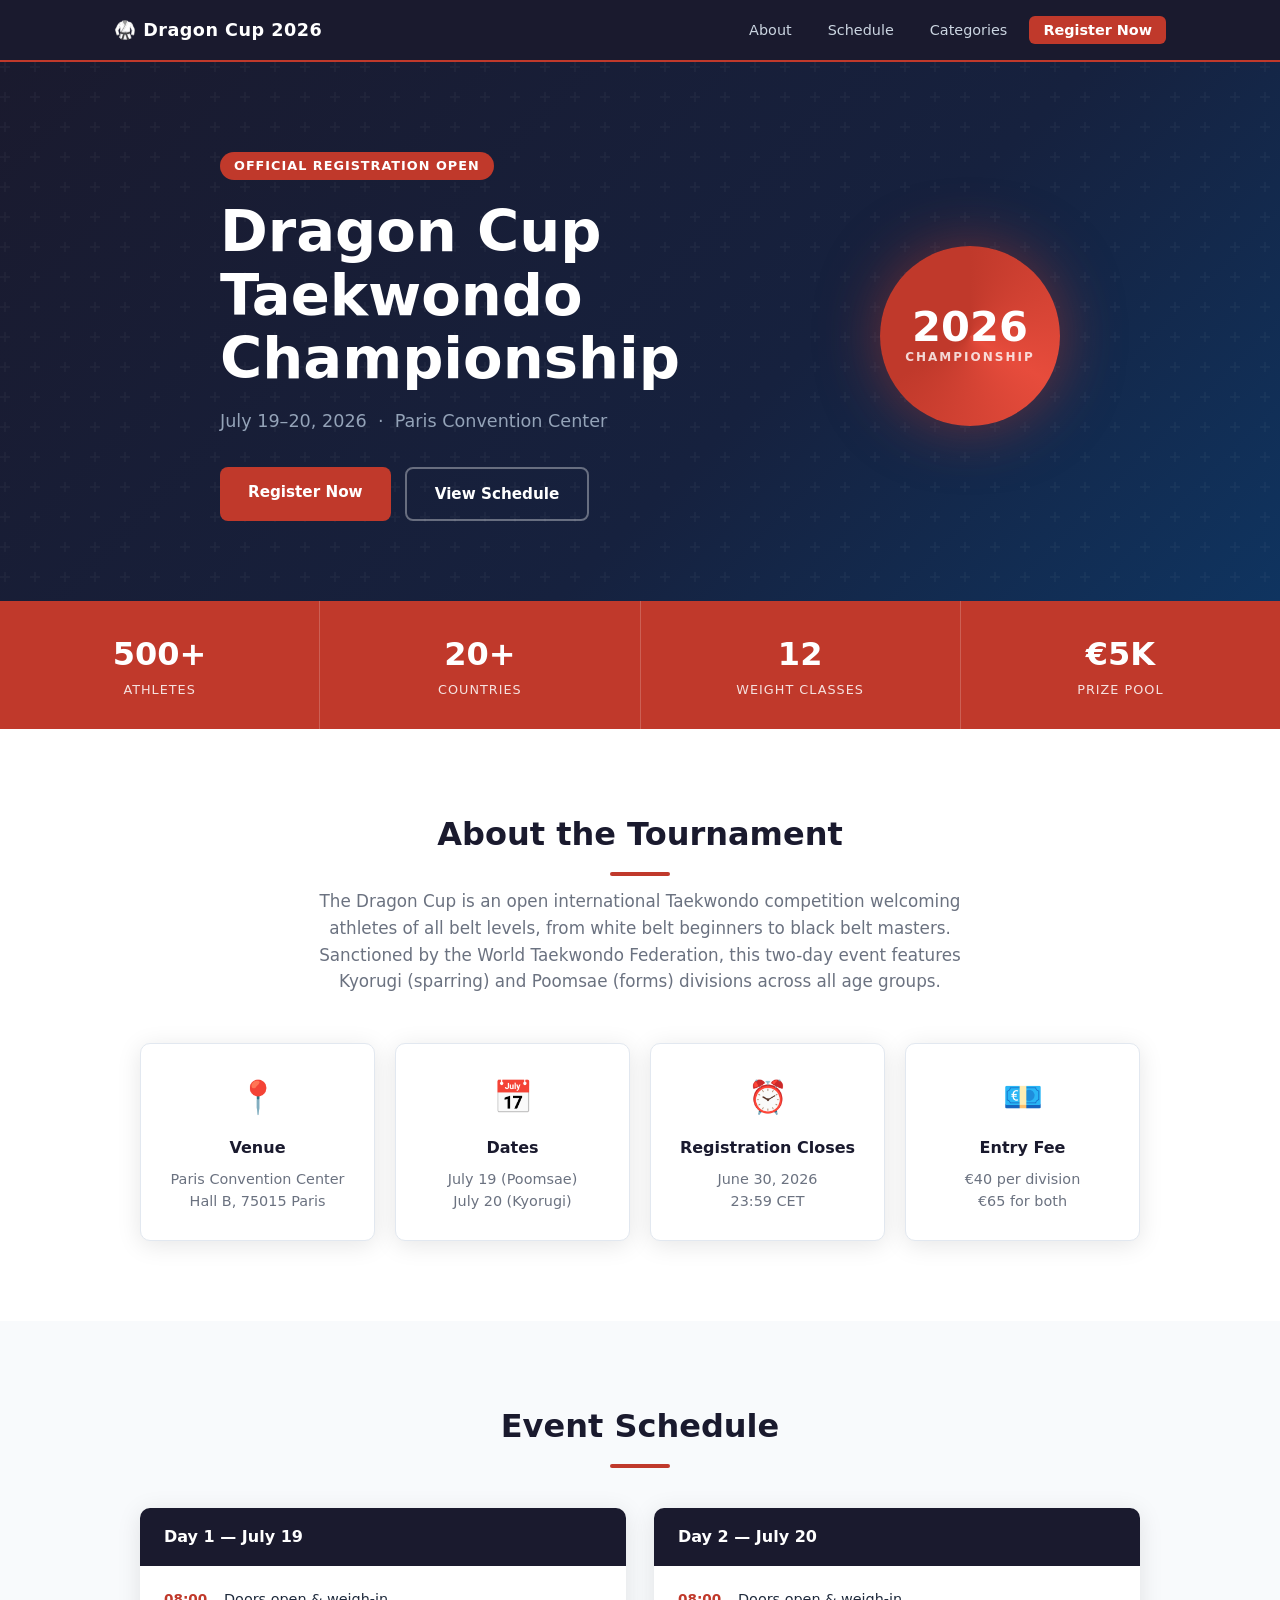
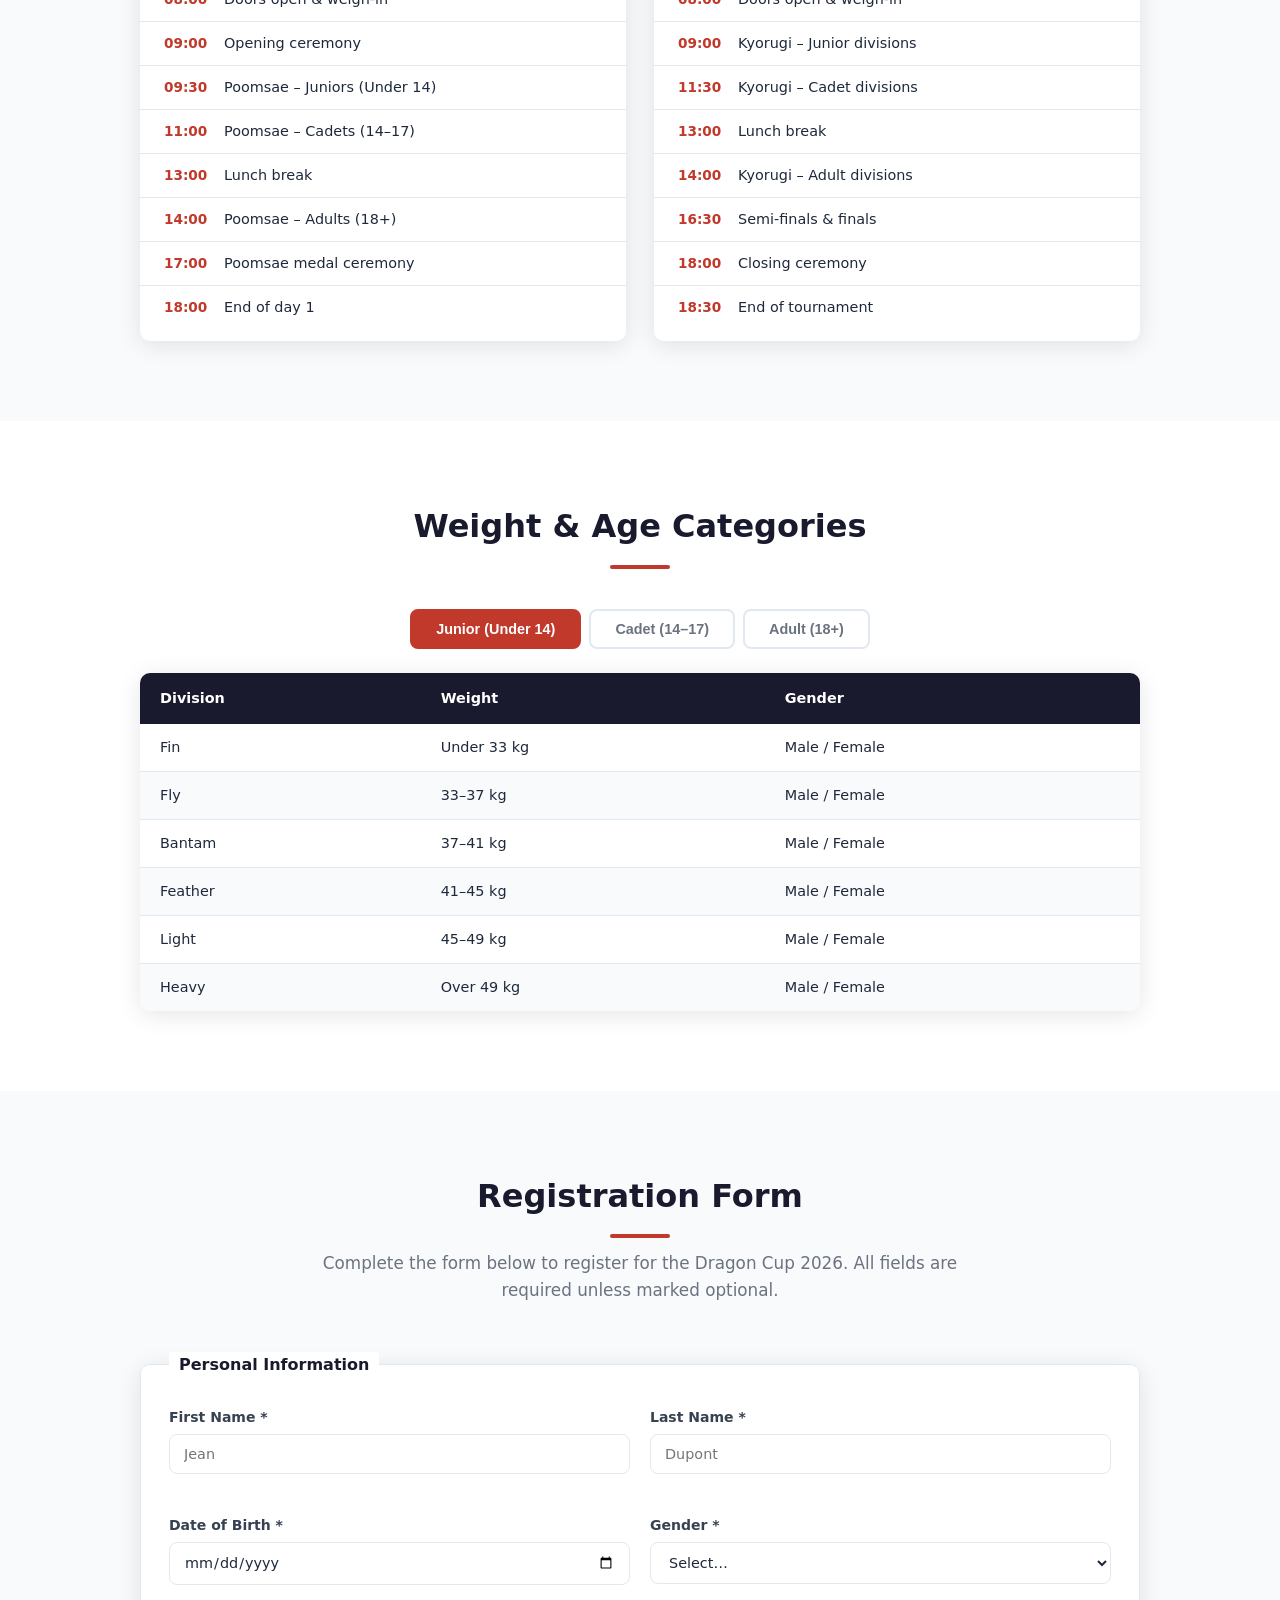
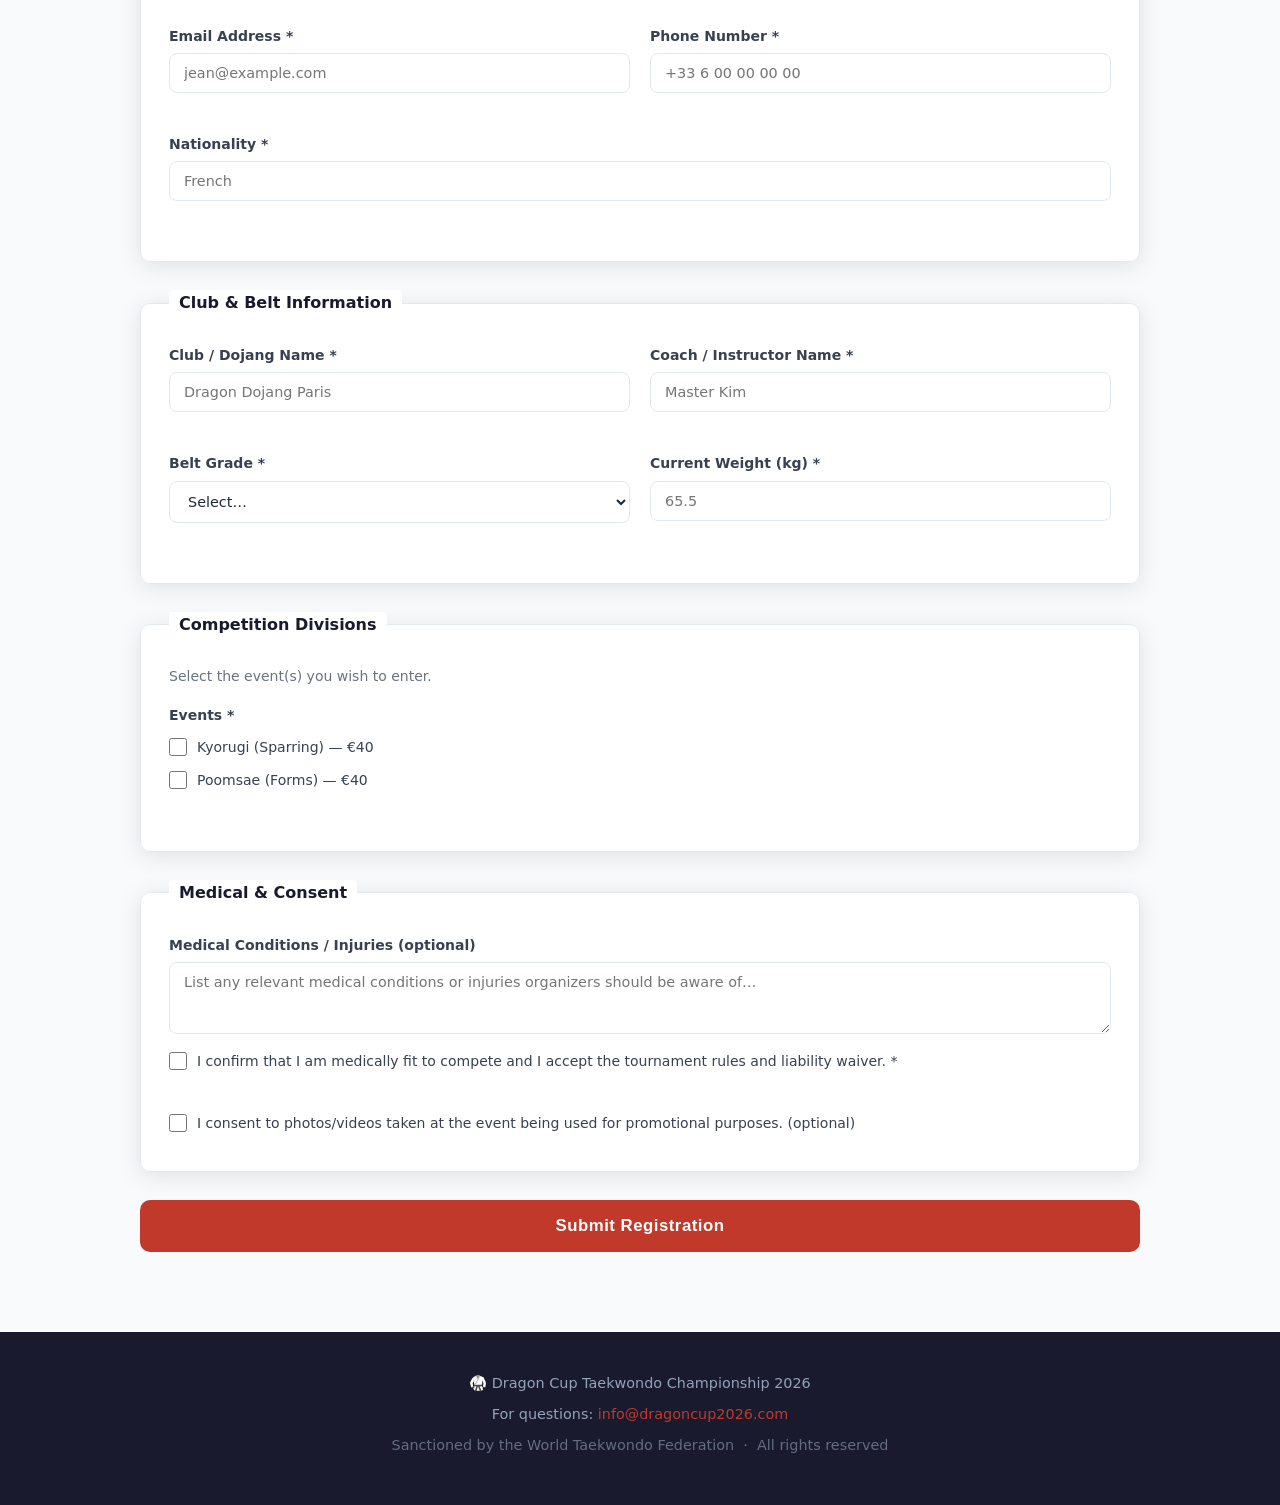
==== index.html @ 6b89f305 "Add Dragon Cup 2026 taekwondo competition registration website Three-file static site (HTML/CSS/JS) " ====
<!DOCTYPE html>
<html lang="en">
<head>
  <meta charset="UTF-8" />
  <meta name="viewport" content="width=device-width, initial-scale=1.0" />
  <title>Dragon Cup Taekwondo Championship 2026</title>
  <link rel="stylesheet" href="style.css" />
</head>
<body>

  <!-- NAV -->
  <nav class="navbar">
    <div class="nav-inner">
      <span class="nav-logo">🥋 Dragon Cup 2026</span>
      <ul class="nav-links">
        <li><a href="#about">About</a></li>
        <li><a href="#schedule">Schedule</a></li>
        <li><a href="#categories">Categories</a></li>
        <li><a href="#register" class="btn-nav">Register Now</a></li>
      </ul>
    </div>
  </nav>

  <!-- HERO -->
  <header class="hero">
    <div class="hero-content">
      <p class="hero-tag">Official Registration Open</p>
      <h1>Dragon Cup<br/>Taekwondo Championship</h1>
      <p class="hero-sub">July 19–20, 2026 &nbsp;·&nbsp; Paris Convention Center</p>
      <div class="hero-actions">
        <a href="#register" class="btn-primary">Register Now</a>
        <a href="#schedule" class="btn-outline">View Schedule</a>
      </div>
    </div>
    <div class="hero-badge">
      <div class="badge-circle">
        <span class="badge-num">2026</span>
        <span class="badge-label">Championship</span>
      </div>
    </div>
  </header>

  <!-- STATS -->
  <section class="stats-bar">
    <div class="stat"><span class="stat-num">500+</span><span class="stat-label">Athletes</span></div>
    <div class="stat"><span class="stat-num">20+</span><span class="stat-label">Countries</span></div>
    <div class="stat"><span class="stat-num">12</span><span class="stat-label">Weight Classes</span></div>
    <div class="stat"><span class="stat-num">€5K</span><span class="stat-label">Prize Pool</span></div>
  </section>

  <!-- ABOUT -->
  <section id="about" class="section">
    <div class="container">
      <h2 class="section-title">About the Tournament</h2>
      <p class="section-text">
        The Dragon Cup is an open international Taekwondo competition welcoming athletes of all belt levels,
        from white belt beginners to black belt masters. Sanctioned by the World Taekwondo Federation,
        this two-day event features Kyorugi (sparring) and Poomsae (forms) divisions across all age groups.
      </p>
      <div class="info-cards">
        <div class="info-card">
          <div class="info-icon">📍</div>
          <h3>Venue</h3>
          <p>Paris Convention Center<br/>Hall B, 75015 Paris</p>
        </div>
        <div class="info-card">
          <div class="info-icon">📅</div>
          <h3>Dates</h3>
          <p>July 19 (Poomsae)<br/>July 20 (Kyorugi)</p>
        </div>
        <div class="info-card">
          <div class="info-icon">⏰</div>
          <h3>Registration Closes</h3>
          <p>June 30, 2026<br/>23:59 CET</p>
        </div>
        <div class="info-card">
          <div class="info-icon">💶</div>
          <h3>Entry Fee</h3>
          <p>€40 per division<br/>€65 for both</p>
        </div>
      </div>
    </div>
  </section>

  <!-- SCHEDULE -->
  <section id="schedule" class="section section-alt">
    <div class="container">
      <h2 class="section-title">Event Schedule</h2>
      <div class="schedule-grid">
        <div class="schedule-day">
          <div class="day-header">Day 1 — July 19</div>
          <ul class="schedule-list">
            <li><span class="time">08:00</span> Doors open &amp; weigh-in</li>
            <li><span class="time">09:00</span> Opening ceremony</li>
            <li><span class="time">09:30</span> Poomsae – Juniors (Under 14)</li>
            <li><span class="time">11:00</span> Poomsae – Cadets (14–17)</li>
            <li><span class="time">13:00</span> Lunch break</li>
            <li><span class="time">14:00</span> Poomsae – Adults (18+)</li>
            <li><span class="time">17:00</span> Poomsae medal ceremony</li>
            <li><span class="time">18:00</span> End of day 1</li>
          </ul>
        </div>
        <div class="schedule-day">
          <div class="day-header">Day 2 — July 20</div>
          <ul class="schedule-list">
            <li><span class="time">08:00</span> Doors open &amp; weigh-in</li>
            <li><span class="time">09:00</span> Kyorugi – Junior divisions</li>
            <li><span class="time">11:30</span> Kyorugi – Cadet divisions</li>
            <li><span class="time">13:00</span> Lunch break</li>
            <li><span class="time">14:00</span> Kyorugi – Adult divisions</li>
            <li><span class="time">16:30</span> Semi-finals &amp; finals</li>
            <li><span class="time">18:00</span> Closing ceremony</li>
            <li><span class="time">18:30</span> End of tournament</li>
          </ul>
        </div>
      </div>
    </div>
  </section>

  <!-- CATEGORIES -->
  <section id="categories" class="section">
    <div class="container">
      <h2 class="section-title">Weight &amp; Age Categories</h2>
      <div class="cat-tabs">
        <button class="cat-tab active" data-tab="junior">Junior (Under 14)</button>
        <button class="cat-tab" data-tab="cadet">Cadet (14–17)</button>
        <button class="cat-tab" data-tab="adult">Adult (18+)</button>
      </div>
      <div id="junior" class="cat-content active">
        <table class="cat-table">
          <thead><tr><th>Division</th><th>Weight</th><th>Gender</th></tr></thead>
          <tbody>
            <tr><td>Fin</td><td>Under 33 kg</td><td>Male / Female</td></tr>
            <tr><td>Fly</td><td>33–37 kg</td><td>Male / Female</td></tr>
            <tr><td>Bantam</td><td>37–41 kg</td><td>Male / Female</td></tr>
            <tr><td>Feather</td><td>41–45 kg</td><td>Male / Female</td></tr>
            <tr><td>Light</td><td>45–49 kg</td><td>Male / Female</td></tr>
            <tr><td>Heavy</td><td>Over 49 kg</td><td>Male / Female</td></tr>
          </tbody>
        </table>
      </div>
      <div id="cadet" class="cat-content">
        <table class="cat-table">
          <thead><tr><th>Division</th><th>Weight</th><th>Gender</th></tr></thead>
          <tbody>
            <tr><td>Fin</td><td>Under 45 kg</td><td>Male / Female</td></tr>
            <tr><td>Fly</td><td>45–51 kg</td><td>Male / Female</td></tr>
            <tr><td>Bantam</td><td>51–55 kg</td><td>Male / Female</td></tr>
            <tr><td>Feather</td><td>55–59 kg</td><td>Male / Female</td></tr>
            <tr><td>Light</td><td>59–63 kg</td><td>Male / Female</td></tr>
            <tr><td>Heavy</td><td>Over 63 kg</td><td>Male / Female</td></tr>
          </tbody>
        </table>
      </div>
      <div id="adult" class="cat-content">
        <table class="cat-table">
          <thead><tr><th>Division</th><th>Weight</th><th>Gender</th></tr></thead>
          <tbody>
            <tr><td>Fin</td><td>Under 54 kg</td><td>Male / Female</td></tr>
            <tr><td>Fly</td><td>54–58 kg</td><td>Male / Female</td></tr>
            <tr><td>Bantam</td><td>58–63 kg</td><td>Male / Female</td></tr>
            <tr><td>Feather</td><td>63–68 kg</td><td>Male / Female</td></tr>
            <tr><td>Light</td><td>68–74 kg</td><td>Male / Female</td></tr>
            <tr><td>Welter</td><td>74–80 kg</td><td>Male / Female</td></tr>
            <tr><td>Middle</td><td>80–87 kg</td><td>Male / Female</td></tr>
            <tr><td>Heavy</td><td>Over 87 kg</td><td>Male / Female</td></tr>
          </tbody>
        </table>
      </div>
    </div>
  </section>

  <!-- REGISTRATION FORM -->
  <section id="register" class="section section-alt">
    <div class="container">
      <h2 class="section-title">Registration Form</h2>
      <p class="section-text">Complete the form below to register for the Dragon Cup 2026. All fields are required unless marked optional.</p>
      <form id="regForm" class="reg-form" novalidate>

        <fieldset>
          <legend>Personal Information</legend>
          <div class="form-row">
            <div class="form-group">
              <label for="firstName">First Name *</label>
              <input type="text" id="firstName" name="firstName" placeholder="Jean" required />
              <span class="error-msg"></span>
            </div>
            <div class="form-group">
              <label for="lastName">Last Name *</label>
              <input type="text" id="lastName" name="lastName" placeholder="Dupont" required />
              <span class="error-msg"></span>
            </div>
          </div>
          <div class="form-row">
            <div class="form-group">
              <label for="dob">Date of Birth *</label>
              <input type="date" id="dob" name="dob" required />
              <span class="error-msg"></span>
            </div>
            <div class="form-group">
              <label for="gender">Gender *</label>
              <select id="gender" name="gender" required>
                <option value="">Select…</option>
                <option value="male">Male</option>
                <option value="female">Female</option>
              </select>
              <span class="error-msg"></span>
            </div>
          </div>
          <div class="form-row">
            <div class="form-group">
              <label for="email">Email Address *</label>
              <input type="email" id="email" name="email" placeholder="jean@example.com" required />
              <span class="error-msg"></span>
            </div>
            <div class="form-group">
              <label for="phone">Phone Number *</label>
              <input type="tel" id="phone" name="phone" placeholder="+33 6 00 00 00 00" required />
              <span class="error-msg"></span>
            </div>
          </div>
          <div class="form-row">
            <div class="form-group full">
              <label for="nationality">Nationality *</label>
              <input type="text" id="nationality" name="nationality" placeholder="French" required />
              <span class="error-msg"></span>
            </div>
          </div>
        </fieldset>

        <fieldset>
          <legend>Club &amp; Belt Information</legend>
          <div class="form-row">
            <div class="form-group">
              <label for="club">Club / Dojang Name *</label>
              <input type="text" id="club" name="club" placeholder="Dragon Dojang Paris" required />
              <span class="error-msg"></span>
            </div>
            <div class="form-group">
              <label for="coach">Coach / Instructor Name *</label>
              <input type="text" id="coach" name="coach" placeholder="Master Kim" required />
              <span class="error-msg"></span>
            </div>
          </div>
          <div class="form-row">
            <div class="form-group">
              <label for="belt">Belt Grade *</label>
              <select id="belt" name="belt" required>
                <option value="">Select…</option>
                <optgroup label="Color Belts">
                  <option value="white">White</option>
                  <option value="yellow">Yellow</option>
                  <option value="orange">Orange</option>
                  <option value="green">Green</option>
                  <option value="blue">Blue</option>
                  <option value="red">Red</option>
                  <option value="brown">Brown</option>
                </optgroup>
                <optgroup label="Black Belts">
                  <option value="1dan">1st Dan</option>
                  <option value="2dan">2nd Dan</option>
                  <option value="3dan">3rd Dan</option>
                  <option value="4dan+">4th Dan and above</option>
                </optgroup>
              </select>
              <span class="error-msg"></span>
            </div>
            <div class="form-group">
              <label for="weight">Current Weight (kg) *</label>
              <input type="number" id="weight" name="weight" min="20" max="200" step="0.1" placeholder="65.5" required />
              <span class="error-msg"></span>
            </div>
          </div>
        </fieldset>

        <fieldset>
          <legend>Competition Divisions</legend>
          <p class="fieldset-note">Select the event(s) you wish to enter.</p>
          <div class="form-row">
            <div class="form-group full">
              <label>Events *</label>
              <div class="checkbox-group">
                <label class="checkbox-label">
                  <input type="checkbox" name="events" value="kyorugi" />
                  <span>Kyorugi (Sparring) — €40</span>
                </label>
                <label class="checkbox-label">
                  <input type="checkbox" name="events" value="poomsae" />
                  <span>Poomsae (Forms) — €40</span>
                </label>
              </div>
              <span class="error-msg" id="eventsError"></span>
            </div>
          </div>
          <div class="form-row" id="weightClassRow" style="display:none">
            <div class="form-group full">
              <label for="weightClass">Weight Class (Kyorugi) *</label>
              <select id="weightClass" name="weightClass">
                <option value="">Select weight class…</option>
                <option value="fin">Fin</option>
                <option value="fly">Fly</option>
                <option value="bantam">Bantam</option>
                <option value="feather">Feather</option>
                <option value="light">Light</option>
                <option value="welter">Welter</option>
                <option value="middle">Middle</option>
                <option value="heavy">Heavy</option>
              </select>
              <span class="error-msg"></span>
            </div>
          </div>
        </fieldset>

        <fieldset>
          <legend>Medical &amp; Consent</legend>
          <div class="form-row">
            <div class="form-group full">
              <label for="medical">Medical Conditions / Injuries (optional)</label>
              <textarea id="medical" name="medical" rows="3" placeholder="List any relevant medical conditions or injuries organizers should be aware of…"></textarea>
            </div>
          </div>
          <div class="form-row">
            <div class="form-group full">
              <label class="checkbox-label">
                <input type="checkbox" id="consent" name="consent" required />
                <span>I confirm that I am medically fit to compete and I accept the tournament rules and liability waiver. *</span>
              </label>
              <span class="error-msg" id="consentError"></span>
            </div>
          </div>
          <div class="form-row">
            <div class="form-group full">
              <label class="checkbox-label">
                <input type="checkbox" id="photoConsent" name="photoConsent" />
                <span>I consent to photos/videos taken at the event being used for promotional purposes. (optional)</span>
              </label>
            </div>
          </div>
        </fieldset>

        <!-- Fee summary -->
        <div class="fee-summary" id="feeSummary" style="display:none">
          <h3>Registration Fee Summary</h3>
          <div id="feeBreakdown"></div>
          <div class="fee-total" id="feeTotal"></div>
        </div>

        <button type="submit" class="btn-submit">Submit Registration</button>
      </form>

      <!-- Success message -->
      <div id="successMsg" class="success-msg" style="display:none">
        <div class="success-icon">✅</div>
        <h3>Registration Received!</h3>
        <p>Thank you! Your registration has been submitted. You will receive a confirmation email within 24 hours at the address provided.</p>
        <p>Your reference number: <strong id="refNumber"></strong></p>
        <button class="btn-primary" onclick="resetForm()">Register Another Athlete</button>
      </div>
    </div>
  </section>

  <!-- FOOTER -->
  <footer class="footer">
    <div class="container">
      <p>🥋 Dragon Cup Taekwondo Championship 2026</p>
      <p>For questions: <a href="mailto:info@dragoncup2026.com">info@dragoncup2026.com</a></p>
      <p class="footer-small">Sanctioned by the World Taekwondo Federation &nbsp;·&nbsp; All rights reserved</p>
    </div>
  </footer>

  <script src="app.js"></script>
</body>
</html>
---- style.css ----
/* ===== RESET & BASE ===== */
*, *::before, *::after { box-sizing: border-box; margin: 0; padding: 0; }

:root {
  --red:    #c0392b;
  --red-dk: #96281b;
  --red-lt: #f9e5e3;
  --dark:   #1a1a2e;
  --mid:    #16213e;
  --gray:   #6b7280;
  --light:  #f8fafc;
  --white:  #ffffff;
  --border: #e2e8f0;
  --radius: 10px;
  --shadow: 0 4px 24px rgba(0,0,0,.10);
}

html { scroll-behavior: smooth; }
body { font-family: 'Segoe UI', system-ui, sans-serif; color: #1e293b; background: var(--white); line-height: 1.6; }

a { color: inherit; text-decoration: none; }

/* ===== NAVBAR ===== */
.navbar {
  position: sticky; top: 0; z-index: 100;
  background: var(--dark); backdrop-filter: blur(8px);
  border-bottom: 2px solid var(--red);
}
.nav-inner {
  max-width: 1100px; margin: 0 auto;
  padding: 0 24px;
  display: flex; align-items: center; justify-content: space-between;
  height: 60px;
}
.nav-logo { color: var(--white); font-size: 1.1rem; font-weight: 700; letter-spacing: .5px; }
.nav-links { list-style: none; display: flex; gap: 8px; align-items: center; }
.nav-links a { color: #cbd5e1; padding: 6px 14px; border-radius: 6px; font-size: .9rem; transition: all .2s; }
.nav-links a:hover { color: var(--white); background: rgba(255,255,255,.08); }
.btn-nav {
  background: var(--red) !important; color: var(--white) !important;
  font-weight: 600; border-radius: 6px !important;
}
.btn-nav:hover { background: var(--red-dk) !important; }

/* ===== HERO ===== */
.hero {
  background: linear-gradient(135deg, var(--dark) 0%, var(--mid) 60%, #0f3460 100%);
  color: var(--white);
  padding: 90px 24px 80px;
  display: flex; align-items: center; justify-content: center; gap: 60px;
  min-height: 480px;
  position: relative; overflow: hidden;
}
.hero::before {
  content: '';
  position: absolute; inset: 0;
  background: url("data:image/svg+xml,%3Csvg width='60' height='60' viewBox='0 0 60 60' xmlns='http://www.w3.org/2000/svg'%3E%3Cg fill='none' fill-rule='evenodd'%3E%3Cg fill='%23ffffff' fill-opacity='0.03'%3E%3Cpath d='M36 34v-4h-2v4h-4v2h4v4h2v-4h4v-2h-4zm0-30V0h-2v4h-4v2h4v4h2V6h4V4h-4zM6 34v-4H4v4H0v2h4v4h2v-4h4v-2H6zM6 4V0H4v4H0v2h4v4h2V6h4V4H6z'/%3E%3C/g%3E%3C/g%3E%3C/svg%3E");
}
.hero-content { position: relative; max-width: 600px; }
.hero-tag {
  display: inline-block;
  background: var(--red); color: var(--white);
  font-size: .8rem; font-weight: 700; letter-spacing: 1px; text-transform: uppercase;
  padding: 4px 14px; border-radius: 20px; margin-bottom: 20px;
}
.hero h1 { font-size: clamp(2.2rem, 5vw, 3.6rem); font-weight: 900; line-height: 1.1; margin-bottom: 16px; }
.hero-sub { font-size: 1.1rem; color: #94a3b8; margin-bottom: 32px; }
.hero-actions { display: flex; gap: 14px; flex-wrap: wrap; }

.btn-primary {
  background: var(--red); color: var(--white);
  padding: 13px 28px; border-radius: 8px; font-weight: 700; font-size: .95rem;
  border: none; cursor: pointer; display: inline-block; transition: background .2s, transform .1s;
}
.btn-primary:hover { background: var(--red-dk); transform: translateY(-1px); }

.btn-outline {
  background: transparent; color: var(--white);
  padding: 13px 28px; border-radius: 8px; font-weight: 600; font-size: .95rem;
  border: 2px solid rgba(255,255,255,.35); display: inline-block; transition: all .2s;
}
.btn-outline:hover { border-color: var(--white); background: rgba(255,255,255,.08); }

.hero-badge { position: relative; }
.badge-circle {
  width: 180px; height: 180px; border-radius: 50%;
  background: conic-gradient(from 0deg, var(--red), #e74c3c, #c0392b, var(--red));
  display: flex; flex-direction: column; align-items: center; justify-content: center;
  box-shadow: 0 0 60px rgba(192,57,43,.5);
}
.badge-num { font-size: 2.6rem; font-weight: 900; color: var(--white); line-height: 1; }
.badge-label { font-size: .75rem; font-weight: 700; color: rgba(255,255,255,.8); letter-spacing: 2px; text-transform: uppercase; }

/* ===== STATS BAR ===== */
.stats-bar {
  background: var(--red); color: var(--white);
  display: flex; justify-content: center; flex-wrap: wrap; gap: 0;
}
.stat {
  flex: 1; min-width: 140px;
  display: flex; flex-direction: column; align-items: center; justify-content: center;
  padding: 28px 20px;
  border-right: 1px solid rgba(255,255,255,.2);
}
.stat:last-child { border-right: none; }
.stat-num { font-size: 2rem; font-weight: 900; }
.stat-label { font-size: .8rem; text-transform: uppercase; letter-spacing: 1px; opacity: .85; }

/* ===== SECTIONS ===== */
.section { padding: 80px 24px; }
.section-alt { background: var(--light); }
.container { max-width: 1000px; margin: 0 auto; }

.section-title {
  font-size: 2rem; font-weight: 800; color: var(--dark);
  text-align: center; margin-bottom: 12px;
  position: relative; padding-bottom: 16px;
}
.section-title::after {
  content: '';
  position: absolute; bottom: 0; left: 50%; transform: translateX(-50%);
  width: 60px; height: 4px; background: var(--red); border-radius: 2px;
}
.section-text { text-align: center; color: var(--gray); max-width: 680px; margin: 0 auto 48px; font-size: 1.05rem; }

/* ===== INFO CARDS ===== */
.info-cards { display: grid; grid-template-columns: repeat(auto-fit, minmax(200px, 1fr)); gap: 20px; margin-top: 40px; }
.info-card {
  background: var(--white); border-radius: var(--radius);
  padding: 28px 24px; text-align: center;
  box-shadow: var(--shadow); border: 1px solid var(--border);
  transition: transform .2s;
}
.info-card:hover { transform: translateY(-4px); }
.info-icon { font-size: 2rem; margin-bottom: 12px; }
.info-card h3 { font-size: 1rem; font-weight: 700; color: var(--dark); margin-bottom: 8px; }
.info-card p { font-size: .9rem; color: var(--gray); line-height: 1.5; }

/* ===== SCHEDULE ===== */
.schedule-grid { display: grid; grid-template-columns: 1fr 1fr; gap: 28px; margin-top: 40px; }
@media (max-width: 640px) { .schedule-grid { grid-template-columns: 1fr; } }

.schedule-day { background: var(--white); border-radius: var(--radius); overflow: hidden; box-shadow: var(--shadow); }
.day-header { background: var(--dark); color: var(--white); padding: 16px 24px; font-weight: 700; font-size: 1rem; }
.schedule-list { list-style: none; padding: 12px 0; }
.schedule-list li {
  display: flex; align-items: baseline; gap: 14px;
  padding: 10px 24px; font-size: .9rem; border-bottom: 1px solid var(--border);
}
.schedule-list li:last-child { border-bottom: none; }
.time { min-width: 46px; font-weight: 700; color: var(--red); font-size: .85rem; }

/* ===== CATEGORIES ===== */
.cat-tabs { display: flex; justify-content: center; gap: 8px; margin: 40px 0 0; flex-wrap: wrap; }
.cat-tab {
  padding: 10px 24px; border-radius: 8px; font-weight: 600; font-size: .9rem;
  border: 2px solid var(--border); background: var(--white); cursor: pointer;
  color: var(--gray); transition: all .2s;
}
.cat-tab:hover, .cat-tab.active {
  background: var(--red); color: var(--white); border-color: var(--red);
}

.cat-content { display: none; margin-top: 24px; }
.cat-content.active { display: block; }

.cat-table { width: 100%; border-collapse: collapse; border-radius: var(--radius); overflow: hidden; box-shadow: var(--shadow); }
.cat-table th { background: var(--dark); color: var(--white); padding: 14px 20px; text-align: left; font-size: .9rem; }
.cat-table td { padding: 12px 20px; font-size: .9rem; border-bottom: 1px solid var(--border); }
.cat-table tr:last-child td { border-bottom: none; }
.cat-table tr:nth-child(even) td { background: #f8fafc; }
.cat-table tr:hover td { background: var(--red-lt); }

/* ===== FORM ===== */
.reg-form { margin-top: 40px; }
fieldset {
  border: 1px solid var(--border); border-radius: var(--radius);
  padding: 28px 28px 20px; margin-bottom: 28px;
  background: var(--white); box-shadow: var(--shadow);
}
legend {
  font-weight: 700; font-size: 1rem; color: var(--dark);
  padding: 0 10px; background: var(--white);
  border-radius: 4px;
}
.fieldset-note { font-size: .875rem; color: var(--gray); margin-bottom: 16px; }

.form-row { display: flex; gap: 20px; margin-bottom: 16px; flex-wrap: wrap; }
.form-group { flex: 1; min-width: 200px; display: flex; flex-direction: column; gap: 6px; }
.form-group.full { flex: 0 0 100%; }

label { font-size: .875rem; font-weight: 600; color: #374151; }

input[type="text"],
input[type="email"],
input[type="tel"],
input[type="date"],
input[type="number"],
select,
textarea {
  padding: 11px 14px; border: 1.5px solid var(--border); border-radius: 8px;
  font-size: .9rem; font-family: inherit; color: #1e293b;
  transition: border-color .2s, box-shadow .2s;
  background: var(--white);
}
input:focus, select:focus, textarea:focus {
  outline: none; border-color: var(--red);
  box-shadow: 0 0 0 3px rgba(192,57,43,.12);
}
input.invalid, select.invalid, textarea.invalid {
  border-color: #e74c3c;
  box-shadow: 0 0 0 3px rgba(231,76,60,.1);
}
textarea { resize: vertical; }

.error-msg { font-size: .8rem; color: #e74c3c; min-height: 18px; }

.checkbox-group { display: flex; flex-direction: column; gap: 10px; margin-top: 4px; }
.checkbox-label { display: flex; align-items: flex-start; gap: 10px; cursor: pointer; font-weight: 400; }
.checkbox-label input[type="checkbox"] {
  width: 18px; height: 18px; flex-shrink: 0; margin-top: 2px;
  accent-color: var(--red); cursor: pointer;
  border: none; padding: 0; border-radius: 0; box-shadow: none;
}

/* ===== FEE SUMMARY ===== */
.fee-summary {
  background: var(--dark); color: var(--white);
  border-radius: var(--radius); padding: 24px 28px; margin-bottom: 28px;
}
.fee-summary h3 { font-size: 1rem; margin-bottom: 12px; color: #94a3b8; text-transform: uppercase; letter-spacing: .5px; }
#feeBreakdown { display: flex; flex-direction: column; gap: 8px; }
.fee-line { display: flex; justify-content: space-between; font-size: .9rem; color: #cbd5e1; }
.fee-total { display: flex; justify-content: space-between; font-weight: 800; font-size: 1.1rem; color: var(--white); border-top: 1px solid rgba(255,255,255,.2); margin-top: 12px; padding-top: 12px; }

.btn-submit {
  width: 100%; padding: 16px; border-radius: 10px;
  background: var(--red); color: var(--white);
  font-size: 1.05rem; font-weight: 800; border: none; cursor: pointer;
  letter-spacing: .5px; transition: background .2s, transform .1s;
}
.btn-submit:hover { background: var(--red-dk); transform: translateY(-2px); }
.btn-submit:active { transform: translateY(0); }

/* ===== SUCCESS ===== */
.success-msg {
  text-align: center; padding: 60px 24px;
  background: var(--white); border-radius: var(--radius);
  box-shadow: var(--shadow); margin-top: 40px;
}
.success-icon { font-size: 3.5rem; margin-bottom: 16px; }
.success-msg h3 { font-size: 1.6rem; font-weight: 800; color: var(--dark); margin-bottom: 12px; }
.success-msg p { color: var(--gray); margin-bottom: 8px; }
.success-msg strong { color: var(--dark); font-size: 1.1rem; }
.success-msg .btn-primary { margin-top: 24px; display: inline-block; border: none; }

/* ===== FOOTER ===== */
.footer {
  background: var(--dark); color: #94a3b8;
  text-align: center; padding: 40px 24px;
}
.footer p { margin-bottom: 8px; font-size: .9rem; }
.footer a { color: var(--red); }
.footer a:hover { text-decoration: underline; }
.footer-small { font-size: .78rem; opacity: .6; margin-top: 8px; }

/* ===== RESPONSIVE ===== */
@media (max-width: 768px) {
  .hero { flex-direction: column; text-align: center; padding: 60px 24px; gap: 40px; }
  .hero-actions { justify-content: center; }
  .badge-circle { width: 130px; height: 130px; }
  .badge-num { font-size: 1.9rem; }
  fieldset { padding: 20px 16px; }
}
@media (max-width: 500px) {
  .nav-links { gap: 4px; }
  .nav-links a { padding: 5px 8px; font-size: .8rem; }
}
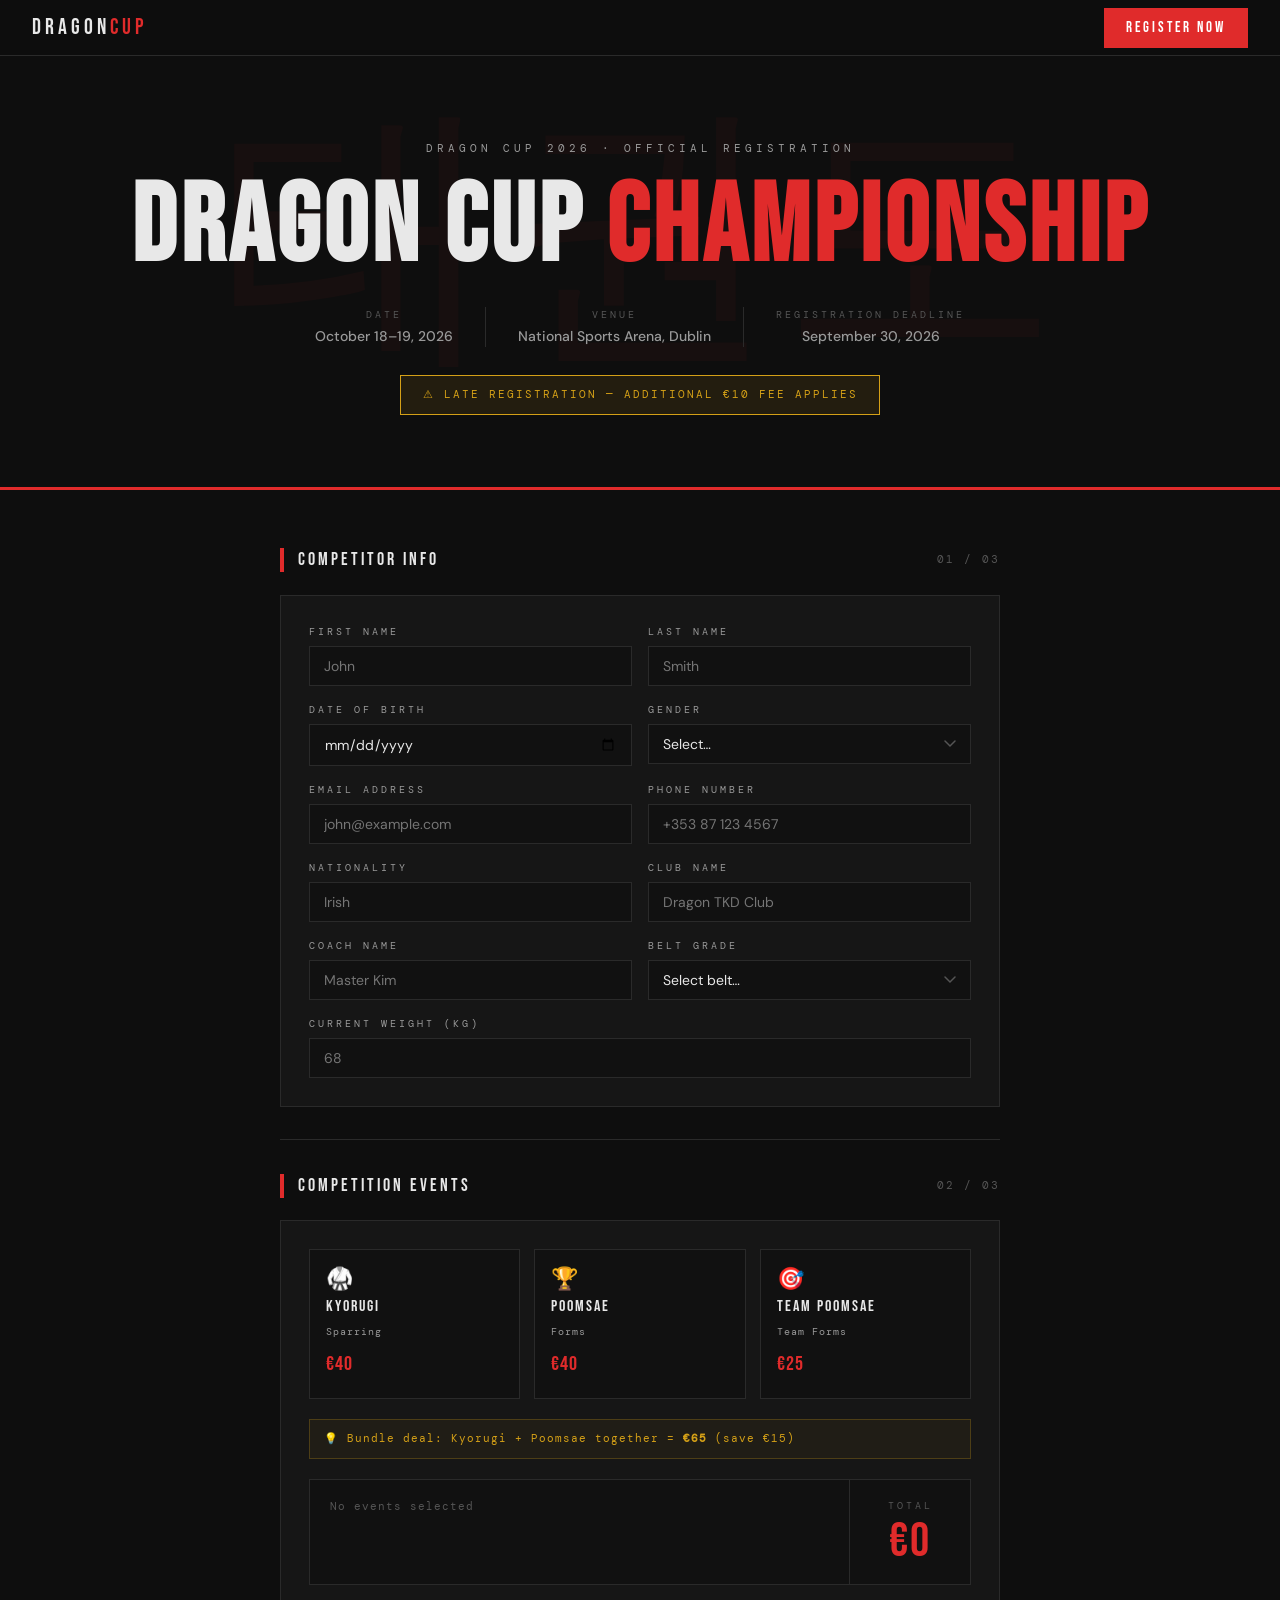
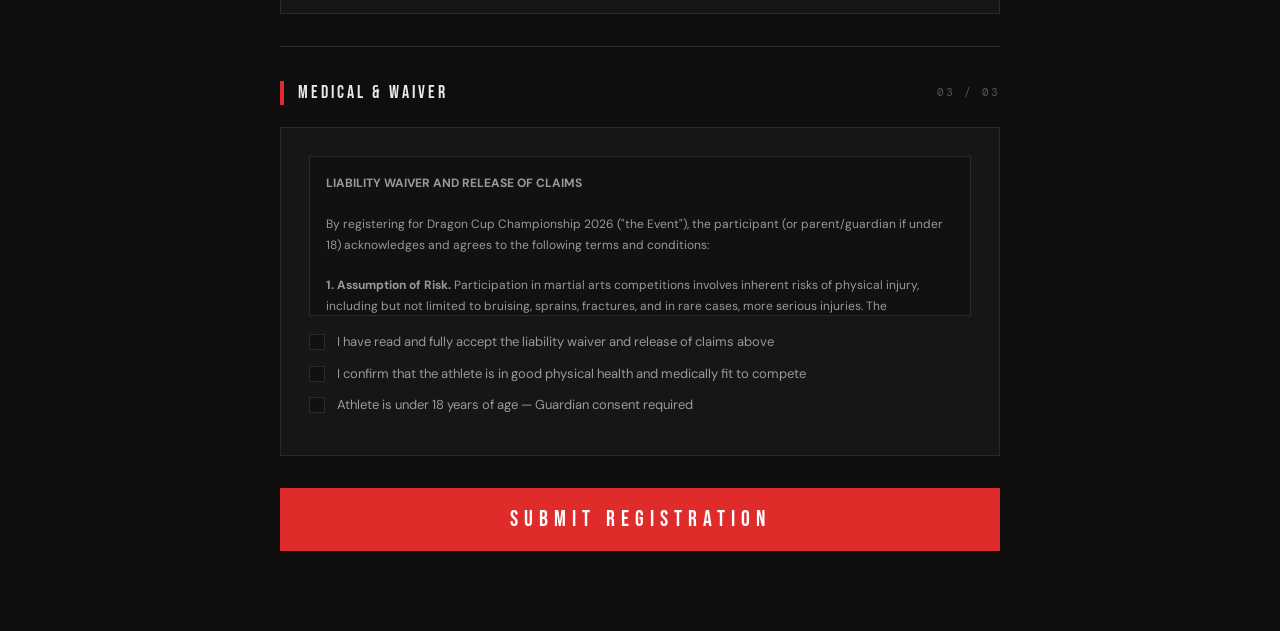
==== commit d237beb9: "Redesign registration site to match dark editorial style Full dark-theme rewrite: Bebas Neue + DM Sa" ====
--- a/index.html
+++ b/index.html
@@ -1,373 +1,1276 @@
 <!DOCTYPE html>
 <html lang="en">
 <head>
-  <meta charset="UTF-8" />
-  <meta name="viewport" content="width=device-width, initial-scale=1.0" />
-  <title>Dragon Cup Taekwondo Championship 2026</title>
-  <link rel="stylesheet" href="style.css" />
+<meta charset="UTF-8">
+<meta name="viewport" content="width=device-width, initial-scale=1.0">
+<title>Dragon Cup 2026 — Official Registration</title>
+<link rel="preconnect" href="https://fonts.googleapis.com">
+<link rel="preconnect" href="https://fonts.gstatic.com" crossorigin>
+<link href="https://fonts.googleapis.com/css2?family=Bebas+Neue&family=DM+Mono:wght@400;500&family=DM+Sans:wght@300;400;500;600&display=swap" rel="stylesheet">
+<style>
+*, *::before, *::after { box-sizing: border-box; margin: 0; padding: 0; }
+
+:root {
+  --bg: #0e0e0e;
+  --panel: #161616;
+  --border: #2a2a2a;
+  --red: #e02b2b;
+  --dark-red: #a81c1c;
+  --gold: #d4a017;
+  --text: #e8e8e8;
+  --muted: #999;
+  --very-muted: #555;
+  --input-bg: #111;
+  --font-display: 'Bebas Neue', sans-serif;
+  --font-body: 'DM Sans', sans-serif;
+  --font-mono: 'DM Mono', monospace;
+}
+
+html { scroll-behavior: smooth; }
+
+body {
+  background: var(--bg);
+  color: var(--text);
+  font-family: var(--font-body);
+  font-size: 15px;
+  line-height: 1.6;
+  min-height: 100vh;
+}
+
+/* ─── STICKY NAV ─── */
+#sticky-nav {
+  position: fixed;
+  top: 0; left: 0; right: 0;
+  z-index: 100;
+  display: flex;
+  align-items: center;
+  justify-content: space-between;
+  padding: 0 32px;
+  height: 56px;
+  background: rgba(14,14,14,0.92);
+  backdrop-filter: blur(12px);
+  border-bottom: 1px solid var(--border);
+}
+
+.nav-logo {
+  font-family: var(--font-display);
+  font-size: 22px;
+  letter-spacing: 4px;
+  color: var(--text);
+  text-decoration: none;
+}
+.nav-logo span { color: var(--red); }
+
+.nav-cta {
+  font-family: var(--font-display);
+  font-size: 15px;
+  letter-spacing: 3px;
+  color: #fff;
+  background: var(--red);
+  border: none;
+  padding: 8px 22px;
+  cursor: pointer;
+  text-decoration: none;
+  transition: background 0.2s;
+  display: inline-block;
+}
+.nav-cta:hover { background: var(--dark-red); }
+
+/* ─── HERO ─── */
+#hero {
+  position: relative;
+  padding: 140px 32px 72px;
+  border-bottom: 3px solid var(--red);
+  overflow: hidden;
+  text-align: center;
+}
+
+.hero-watermark {
+  position: absolute;
+  top: 50%;
+  left: 50%;
+  transform: translate(-50%, -50%);
+  font-family: var(--font-display);
+  font-size: clamp(120px, 22vw, 280px);
+  color: var(--red);
+  opacity: 0.04;
+  pointer-events: none;
+  user-select: none;
+  white-space: nowrap;
+  letter-spacing: 0;
+  line-height: 1;
+}
+
+.hero-eyebrow {
+  font-family: var(--font-mono);
+  font-size: 11px;
+  letter-spacing: 4px;
+  color: var(--muted);
+  text-transform: uppercase;
+  margin-bottom: 20px;
+  position: relative;
+}
+
+#hero h1 {
+  font-family: var(--font-display);
+  font-size: clamp(56px, 10vw, 110px);
+  line-height: 0.92;
+  letter-spacing: 4px;
+  color: var(--text);
+  text-transform: uppercase;
+  position: relative;
+  margin-bottom: 28px;
+}
+#hero h1 span { color: var(--red); }
+
+.hero-meta {
+  display: flex;
+  justify-content: center;
+  gap: 32px;
+  flex-wrap: wrap;
+  position: relative;
+}
+
+.hero-meta-item {
+  display: flex;
+  flex-direction: column;
+  align-items: center;
+  gap: 2px;
+}
+
+.hero-meta-item .label {
+  font-family: var(--font-mono);
+  font-size: 10px;
+  letter-spacing: 3px;
+  color: var(--very-muted);
+  text-transform: uppercase;
+}
+
+.hero-meta-item .value {
+  font-family: var(--font-body);
+  font-size: 14px;
+  font-weight: 500;
+  color: var(--muted);
+}
+
+.hero-meta-sep {
+  width: 1px;
+  background: var(--border);
+  align-self: stretch;
+}
+
+#late-fee-banner {
+  display: none;
+  margin: 28px auto 0;
+  max-width: 480px;
+  background: rgba(212,160,23,0.1);
+  border: 1px solid var(--gold);
+  padding: 10px 20px;
+  position: relative;
+}
+#late-fee-banner.visible { display: block; }
+#late-fee-banner p {
+  font-family: var(--font-mono);
+  font-size: 11px;
+  letter-spacing: 2px;
+  color: var(--gold);
+  text-transform: uppercase;
+  text-align: center;
+}
+
+/* ─── MAIN CONTENT ─── */
+#main-content {
+  max-width: 760px;
+  margin: 0 auto;
+  padding: 56px 20px 80px;
+}
+
+/* ─── SECTION LABEL ─── */
+.section-label {
+  display: flex;
+  align-items: center;
+  gap: 14px;
+  margin-bottom: 20px;
+}
+.section-label::before {
+  content: '';
+  display: block;
+  width: 4px;
+  height: 24px;
+  background: var(--red);
+  flex-shrink: 0;
+}
+.section-label-text {
+  font-family: var(--font-display);
+  font-size: 18px;
+  letter-spacing: 3px;
+  color: var(--text);
+  text-transform: uppercase;
+}
+.section-label-num {
+  font-family: var(--font-mono);
+  font-size: 11px;
+  color: var(--very-muted);
+  letter-spacing: 2px;
+  margin-left: auto;
+}
+
+/* ─── CARD ─── */
+.card {
+  background: var(--panel);
+  border: 1px solid var(--border);
+  padding: 28px;
+  margin-bottom: 24px;
+}
+
+/* ─── FORM GRID ─── */
+.form-grid {
+  display: grid;
+  grid-template-columns: 1fr 1fr;
+  gap: 16px;
+}
+.form-grid .full { grid-column: 1 / -1; }
+
+.field {
+  display: flex;
+  flex-direction: column;
+  gap: 6px;
+}
+
+.field label {
+  font-family: var(--font-mono);
+  font-size: 10px;
+  letter-spacing: 3px;
+  color: var(--muted);
+  text-transform: uppercase;
+}
+
+.field input,
+.field select,
+.field textarea {
+  background: var(--input-bg);
+  border: 1px solid var(--border);
+  color: var(--text);
+  font-family: var(--font-body);
+  font-size: 14px;
+  padding: 10px 14px;
+  outline: none;
+  transition: border-color 0.2s, box-shadow 0.2s;
+  width: 100%;
+  -webkit-appearance: none;
+  appearance: none;
+}
+
+.field select {
+  background-image: url("data:image/svg+xml,%3Csvg xmlns='http://www.w3.org/2000/svg' width='12' height='8' viewBox='0 0 12 8'%3E%3Cpath d='M1 1l5 5 5-5' stroke='%23555' stroke-width='1.5' fill='none' stroke-linecap='round'/%3E%3C/svg%3E");
+  background-repeat: no-repeat;
+  background-position: right 14px center;
+  padding-right: 36px;
+  cursor: pointer;
+}
+
+.field select option { background: #1a1a1a; }
+
+.field input:focus,
+.field select:focus,
+.field textarea:focus {
+  border-color: var(--red);
+  box-shadow: 0 0 0 3px rgba(224,43,43,0.15);
+}
+
+.field input.error,
+.field select.error {
+  border-color: var(--red);
+  box-shadow: 0 0 0 3px rgba(224,43,43,0.2);
+}
+
+.field .err-msg {
+  font-family: var(--font-mono);
+  font-size: 10px;
+  color: var(--red);
+  letter-spacing: 1px;
+  display: none;
+}
+.field.has-error .err-msg { display: block; }
+
+/* ─── EVENT CARDS ─── */
+.events-grid {
+  display: grid;
+  grid-template-columns: repeat(3, 1fr);
+  gap: 14px;
+  margin-bottom: 20px;
+}
+
+.event-toggle {
+  position: relative;
+}
+
+.event-toggle input[type="checkbox"] {
+  position: absolute;
+  opacity: 0;
+  width: 0;
+  height: 0;
+}
+
+.event-toggle label {
+  display: flex;
+  flex-direction: column;
+  gap: 8px;
+  padding: 18px 16px;
+  background: var(--input-bg);
+  border: 1px solid var(--border);
+  cursor: pointer;
+  transition: border-color 0.2s, background 0.2s;
+  user-select: none;
+  height: 100%;
+}
+
+.event-toggle input:checked + label {
+  border-color: var(--red);
+  background: rgba(224,43,43,0.08);
+}
+
+.event-toggle label:hover {
+  border-color: var(--very-muted);
+}
+
+.event-icon {
+  font-size: 22px;
+  line-height: 1;
+}
+
+.event-name {
+  font-family: var(--font-display);
+  font-size: 16px;
+  letter-spacing: 2px;
+  color: var(--text);
+  line-height: 1.1;
+}
+
+.event-sub {
+  font-family: var(--font-mono);
+  font-size: 10px;
+  color: var(--muted);
+  letter-spacing: 1px;
+}
+
+.event-price {
+  font-family: var(--font-display);
+  font-size: 20px;
+  letter-spacing: 1px;
+  color: var(--red);
+  margin-top: auto;
+}
+
+.bundle-note {
+  font-family: var(--font-mono);
+  font-size: 11px;
+  color: var(--gold);
+  letter-spacing: 1px;
+  padding: 10px 14px;
+  border: 1px solid rgba(212,160,23,0.25);
+  background: rgba(212,160,23,0.05);
+  margin-bottom: 20px;
+}
+
+/* ─── WEIGHT CLASS ─── */
+#weight-class-row {
+  display: none;
+  margin-top: 4px;
+}
+#weight-class-row.visible { display: flex; }
+
+/* ─── FEE PANEL ─── */
+#fee-panel {
+  display: flex;
+  align-items: stretch;
+  border: 1px solid var(--border);
+  background: var(--input-bg);
+  margin-top: 20px;
+  overflow: hidden;
+}
+
+#fee-breakdown {
+  flex: 1;
+  padding: 18px 20px;
+  display: flex;
+  flex-direction: column;
+  gap: 8px;
+  border-right: 1px solid var(--border);
+}
+
+.fee-row {
+  display: flex;
+  justify-content: space-between;
+  align-items: center;
+}
+
+.fee-row .fee-label {
+  font-family: var(--font-mono);
+  font-size: 11px;
+  letter-spacing: 1px;
+  color: var(--muted);
+}
+
+.fee-row .fee-amount {
+  font-family: var(--font-mono);
+  font-size: 12px;
+  color: var(--text);
+}
+
+.fee-row.discount .fee-amount { color: var(--gold); }
+
+.fee-empty {
+  font-family: var(--font-mono);
+  font-size: 11px;
+  color: var(--very-muted);
+  letter-spacing: 1px;
+}
+
+#fee-total-box {
+  display: flex;
+  flex-direction: column;
+  align-items: center;
+  justify-content: center;
+  padding: 18px 28px;
+  gap: 4px;
+  min-width: 120px;
+}
+
+#fee-total-box .total-label {
+  font-family: var(--font-mono);
+  font-size: 10px;
+  letter-spacing: 3px;
+  color: var(--very-muted);
+  text-transform: uppercase;
+}
+
+#fee-total {
+  font-family: var(--font-display);
+  font-size: 48px;
+  color: var(--red);
+  line-height: 1;
+  letter-spacing: 2px;
+}
+
+/* ─── WAIVER ─── */
+.waiver-box {
+  background: var(--input-bg);
+  border: 1px solid var(--border);
+  padding: 16px;
+  max-height: 160px;
+  overflow-y: auto;
+  margin-bottom: 16px;
+  font-size: 12px;
+  color: var(--muted);
+  line-height: 1.7;
+  font-family: var(--font-body);
+}
+
+.waiver-box::-webkit-scrollbar { width: 4px; }
+.waiver-box::-webkit-scrollbar-track { background: transparent; }
+.waiver-box::-webkit-scrollbar-thumb { background: var(--border); }
+
+.checkbox-field {
+  display: flex;
+  align-items: flex-start;
+  gap: 12px;
+  margin-bottom: 12px;
+  cursor: pointer;
+}
+
+.checkbox-field input[type="checkbox"] {
+  width: 16px;
+  height: 16px;
+  min-width: 16px;
+  background: var(--input-bg);
+  border: 1px solid var(--border);
+  -webkit-appearance: none;
+  appearance: none;
+  cursor: pointer;
+  margin-top: 2px;
+  position: relative;
+  transition: border-color 0.2s, background 0.2s;
+}
+
+.checkbox-field input[type="checkbox"]:checked {
+  background: var(--red);
+  border-color: var(--red);
+}
+
+.checkbox-field input[type="checkbox"]:checked::after {
+  content: '';
+  position: absolute;
+  left: 4px; top: 1px;
+  width: 5px; height: 9px;
+  border: 2px solid #fff;
+  border-left: none;
+  border-top: none;
+  transform: rotate(45deg);
+}
+
+.checkbox-field input[type="checkbox"].error {
+  border-color: var(--red);
+  box-shadow: 0 0 0 3px rgba(224,43,43,0.2);
+}
+
+.checkbox-field .check-label {
+  font-size: 13px;
+  color: var(--muted);
+  line-height: 1.5;
+}
+
+#guardian-fields {
+  display: none;
+  margin-top: 16px;
+  padding-top: 16px;
+  border-top: 1px solid var(--border);
+}
+#guardian-fields.visible { display: block; }
+#guardian-fields .form-grid { margin-top: 12px; }
+
+/* ─── SUBMIT BUTTON ─── */
+#submit-btn {
+  width: 100%;
+  padding: 18px;
+  background: var(--red);
+  color: #fff;
+  border: none;
+  font-family: var(--font-display);
+  font-size: 22px;
+  letter-spacing: 6px;
+  cursor: pointer;
+  transition: background 0.2s, transform 0.1s;
+  margin-top: 8px;
+  text-transform: uppercase;
+}
+#submit-btn:hover { background: var(--dark-red); }
+#submit-btn:active { transform: scale(0.99); }
+#submit-btn:disabled {
+  opacity: 0.5;
+  cursor: not-allowed;
+  transform: none;
+}
+
+/* ─── SUCCESS SCREEN ─── */
+#success-screen {
+  display: none;
+  text-align: center;
+  padding: 80px 32px;
+  animation: fadeIn 0.4s ease;
+}
+#success-screen.visible { display: block; }
+
+@keyframes fadeIn {
+  from { opacity: 0; transform: translateY(20px); }
+  to { opacity: 1; transform: translateY(0); }
+}
+
+.success-check {
+  font-size: 72px;
+  margin-bottom: 24px;
+  animation: popIn 0.5s cubic-bezier(0.34, 1.56, 0.64, 1) 0.1s both;
+  display: block;
+}
+
+@keyframes popIn {
+  from { transform: scale(0); opacity: 0; }
+  to { transform: scale(1); opacity: 1; }
+}
+
+.success-title {
+  font-family: var(--font-display);
+  font-size: clamp(36px, 8vw, 72px);
+  letter-spacing: 6px;
+  color: var(--text);
+  margin-bottom: 8px;
+}
+
+.success-sub {
+  font-family: var(--font-mono);
+  font-size: 12px;
+  letter-spacing: 3px;
+  color: var(--muted);
+  text-transform: uppercase;
+  margin-bottom: 40px;
+}
+
+.success-details {
+  display: inline-flex;
+  flex-direction: column;
+  gap: 0;
+  text-align: left;
+  background: var(--panel);
+  border: 1px solid var(--border);
+  min-width: 320px;
+  max-width: 400px;
+  width: 100%;
+}
+
+.success-row {
+  display: flex;
+  justify-content: space-between;
+  align-items: center;
+  padding: 14px 20px;
+  border-bottom: 1px solid var(--border);
+}
+.success-row:last-child { border-bottom: none; }
+
+.success-row-label {
+  font-family: var(--font-mono);
+  font-size: 10px;
+  letter-spacing: 2px;
+  color: var(--very-muted);
+  text-transform: uppercase;
+}
+
+.success-row-value {
+  font-family: var(--font-display);
+  font-size: 20px;
+  letter-spacing: 2px;
+  color: var(--text);
+}
+.success-row-value.red { color: var(--red); }
+
+.success-note {
+  margin-top: 28px;
+  font-size: 13px;
+  color: var(--very-muted);
+  max-width: 360px;
+  margin-left: auto;
+  margin-right: auto;
+}
+
+/* ─── DIVIDER ─── */
+.section-divider {
+  height: 1px;
+  background: var(--border);
+  margin: 32px 0;
+}
+
+/* ─── RESPONSIVE ─── */
+@media (max-width: 600px) {
+  .form-grid { grid-template-columns: 1fr; }
+  .form-grid .full { grid-column: 1; }
+  .events-grid { grid-template-columns: 1fr; }
+  #fee-panel { flex-direction: column; }
+  #fee-breakdown { border-right: none; border-bottom: 1px solid var(--border); }
+  #fee-total-box { padding: 16px 20px; flex-direction: row; gap: 12px; }
+  #fee-total { font-size: 36px; }
+  .hero-meta-sep { display: none; }
+  #sticky-nav { padding: 0 16px; }
+  #main-content { padding: 40px 16px 60px; }
+  .card { padding: 20px 16px; }
+}
+</style>
 </head>
 <body>
 
-  <!-- NAV -->
-  <nav class="navbar">
-    <div class="nav-inner">
-      <span class="nav-logo">🥋 Dragon Cup 2026</span>
-      <ul class="nav-links">
-        <li><a href="#about">About</a></li>
-        <li><a href="#schedule">Schedule</a></li>
-        <li><a href="#categories">Categories</a></li>
-        <li><a href="#register" class="btn-nav">Register Now</a></li>
-      </ul>
+<!-- STICKY NAV -->
+<nav id="sticky-nav">
+  <a href="#" class="nav-logo">DRAGON<span>CUP</span></a>
+  <a href="#form-section" class="nav-cta">REGISTER NOW</a>
+</nav>
+
+<!-- HERO -->
+<section id="hero">
+  <div class="hero-watermark" aria-hidden="true">태권도</div>
+  <p class="hero-eyebrow">DRAGON CUP 2026 · OFFICIAL REGISTRATION</p>
+  <h1>DRAGON CUP <span>CHAMPIONSHIP</span></h1>
+  <div class="hero-meta">
+    <div class="hero-meta-item">
+      <span class="label">Date</span>
+      <span class="value">October 18–19, 2026</span>
     </div>
-  </nav>
-
-  <!-- HERO -->
-  <header class="hero">
-    <div class="hero-content">
-      <p class="hero-tag">Official Registration Open</p>
-      <h1>Dragon Cup<br/>Taekwondo Championship</h1>
-      <p class="hero-sub">July 19–20, 2026 &nbsp;·&nbsp; Paris Convention Center</p>
-      <div class="hero-actions">
-        <a href="#register" class="btn-primary">Register Now</a>
-        <a href="#schedule" class="btn-outline">View Schedule</a>
-      </div>
+    <div class="hero-meta-sep"></div>
+    <div class="hero-meta-item">
+      <span class="label">Venue</span>
+      <span class="value">National Sports Arena, Dublin</span>
     </div>
-    <div class="hero-badge">
-      <div class="badge-circle">
-        <span class="badge-num">2026</span>
-        <span class="badge-label">Championship</span>
-      </div>
+    <div class="hero-meta-sep"></div>
+    <div class="hero-meta-item">
+      <span class="label">Registration Deadline</span>
+      <span class="value">September 30, 2026</span>
     </div>
-  </header>
-
-  <!-- STATS -->
-  <section class="stats-bar">
-    <div class="stat"><span class="stat-num">500+</span><span class="stat-label">Athletes</span></div>
-    <div class="stat"><span class="stat-num">20+</span><span class="stat-label">Countries</span></div>
-    <div class="stat"><span class="stat-num">12</span><span class="stat-label">Weight Classes</span></div>
-    <div class="stat"><span class="stat-num">€5K</span><span class="stat-label">Prize Pool</span></div>
-  </section>
-
-  <!-- ABOUT -->
-  <section id="about" class="section">
-    <div class="container">
-      <h2 class="section-title">About the Tournament</h2>
-      <p class="section-text">
-        The Dragon Cup is an open international Taekwondo competition welcoming athletes of all belt levels,
-        from white belt beginners to black belt masters. Sanctioned by the World Taekwondo Federation,
-        this two-day event features Kyorugi (sparring) and Poomsae (forms) divisions across all age groups.
-      </p>
-      <div class="info-cards">
-        <div class="info-card">
-          <div class="info-icon">📍</div>
-          <h3>Venue</h3>
-          <p>Paris Convention Center<br/>Hall B, 75015 Paris</p>
-        </div>
-        <div class="info-card">
-          <div class="info-icon">📅</div>
-          <h3>Dates</h3>
-          <p>July 19 (Poomsae)<br/>July 20 (Kyorugi)</p>
-        </div>
-        <div class="info-card">
-          <div class="info-icon">⏰</div>
-          <h3>Registration Closes</h3>
-          <p>June 30, 2026<br/>23:59 CET</p>
-        </div>
-        <div class="info-card">
-          <div class="info-icon">💶</div>
-          <h3>Entry Fee</h3>
-          <p>€40 per division<br/>€65 for both</p>
+  </div>
+  <div id="late-fee-banner">
+    <p>&#9888; Late Registration — Additional €10 fee applies</p>
+  </div>
+</section>
+
+<!-- MAIN FORM -->
+<div id="main-content">
+  <form id="reg-form" novalidate>
+
+    <!-- SUCCESS SCREEN -->
+    <div id="success-screen">
+      <span class="success-check">&#9989;</span>
+      <div class="success-title">REGISTRATION RECEIVED</div>
+      <p class="success-sub">Your entry has been confirmed</p>
+      <div style="display:flex; justify-content:center;">
+        <div class="success-details">
+          <div class="success-row">
+            <span class="success-row-label">Reference</span>
+            <span class="success-row-value" id="success-ref">—</span>
+          </div>
+          <div class="success-row">
+            <span class="success-row-label">Total Fee</span>
+            <span class="success-row-value red" id="success-total">—</span>
+          </div>
+          <div class="success-row">
+            <span class="success-row-label">Email</span>
+            <span class="success-row-value" id="success-email" style="font-size:14px; font-family:var(--font-body);">—</span>
+          </div>
         </div>
       </div>
+      <p class="success-note">A confirmation email has been sent to your registered address. Please check your spam folder if you do not receive it within 10 minutes.</p>
     </div>
-  </section>
-
-  <!-- SCHEDULE -->
-  <section id="schedule" class="section section-alt">
-    <div class="container">
-      <h2 class="section-title">Event Schedule</h2>
-      <div class="schedule-grid">
-        <div class="schedule-day">
-          <div class="day-header">Day 1 — July 19</div>
-          <ul class="schedule-list">
-            <li><span class="time">08:00</span> Doors open &amp; weigh-in</li>
-            <li><span class="time">09:00</span> Opening ceremony</li>
-            <li><span class="time">09:30</span> Poomsae – Juniors (Under 14)</li>
-            <li><span class="time">11:00</span> Poomsae – Cadets (14–17)</li>
-            <li><span class="time">13:00</span> Lunch break</li>
-            <li><span class="time">14:00</span> Poomsae – Adults (18+)</li>
-            <li><span class="time">17:00</span> Poomsae medal ceremony</li>
-            <li><span class="time">18:00</span> End of day 1</li>
-          </ul>
+
+    <!-- FORM BODY -->
+    <div id="form-body">
+
+      <!-- SECTION 1: COMPETITOR INFO -->
+      <div id="form-section">
+        <div class="section-label">
+          <span class="section-label-text">Competitor Info</span>
+          <span class="section-label-num">01 / 03</span>
         </div>
-        <div class="schedule-day">
-          <div class="day-header">Day 2 — July 20</div>
-          <ul class="schedule-list">
-            <li><span class="time">08:00</span> Doors open &amp; weigh-in</li>
-            <li><span class="time">09:00</span> Kyorugi – Junior divisions</li>
-            <li><span class="time">11:30</span> Kyorugi – Cadet divisions</li>
-            <li><span class="time">13:00</span> Lunch break</li>
-            <li><span class="time">14:00</span> Kyorugi – Adult divisions</li>
-            <li><span class="time">16:30</span> Semi-finals &amp; finals</li>
-            <li><span class="time">18:00</span> Closing ceremony</li>
-            <li><span class="time">18:30</span> End of tournament</li>
-          </ul>
+        <div class="card">
+          <div class="form-grid">
+
+            <div class="field">
+              <label for="first-name">First Name</label>
+              <input type="text" id="first-name" name="firstName" placeholder="John" autocomplete="given-name">
+              <span class="err-msg">First name is required</span>
+            </div>
+
+            <div class="field">
+              <label for="last-name">Last Name</label>
+              <input type="text" id="last-name" name="lastName" placeholder="Smith" autocomplete="family-name">
+              <span class="err-msg">Last name is required</span>
+            </div>
+
+            <div class="field">
+              <label for="dob">Date of Birth</label>
+              <input type="date" id="dob" name="dob">
+              <span class="err-msg">Date of birth is required</span>
+            </div>
+
+            <div class="field">
+              <label for="gender">Gender</label>
+              <select id="gender" name="gender">
+                <option value="">Select…</option>
+                <option>Male</option>
+                <option>Female</option>
+                <option>Non-binary</option>
+                <option>Prefer not to say</option>
+              </select>
+              <span class="err-msg">Please select a gender</span>
+            </div>
+
+            <div class="field">
+              <label for="email">Email Address</label>
+              <input type="email" id="email" name="email" placeholder="john@example.com" autocomplete="email">
+              <span class="err-msg">Valid email address required</span>
+            </div>
+
+            <div class="field">
+              <label for="phone">Phone Number</label>
+              <input type="tel" id="phone" name="phone" placeholder="+353 87 123 4567" autocomplete="tel">
+              <span class="err-msg">Phone number is required</span>
+            </div>
+
+            <div class="field">
+              <label for="nationality">Nationality</label>
+              <input type="text" id="nationality" name="nationality" placeholder="Irish">
+              <span class="err-msg">Nationality is required</span>
+            </div>
+
+            <div class="field">
+              <label for="club">Club Name</label>
+              <input type="text" id="club" name="club" placeholder="Dragon TKD Club">
+              <span class="err-msg">Club name is required</span>
+            </div>
+
+            <div class="field">
+              <label for="coach">Coach Name</label>
+              <input type="text" id="coach" name="coach" placeholder="Master Kim">
+              <span class="err-msg"></span>
+            </div>
+
+            <div class="field">
+              <label for="belt">Belt Grade</label>
+              <select id="belt" name="belt">
+                <option value="">Select belt…</option>
+                <optgroup label="Colour Belts">
+                  <option>White Belt (10th Gup)</option>
+                  <option>Yellow Belt (9th Gup)</option>
+                  <option>Orange Belt (8th Gup)</option>
+                  <option>Green Belt (7th Gup)</option>
+                  <option>Blue Belt (6th Gup)</option>
+                  <option>Blue Stripe (5th Gup)</option>
+                  <option>Red Belt (4th Gup)</option>
+                  <option>Red Stripe (3rd Gup)</option>
+                  <option>Brown Belt (2nd Gup)</option>
+                  <option>Brown Stripe (1st Gup)</option>
+                </optgroup>
+                <optgroup label="Black Belts">
+                  <option>1st Dan Black Belt</option>
+                  <option>2nd Dan Black Belt</option>
+                  <option>3rd Dan Black Belt</option>
+                  <option>4th Dan Black Belt</option>
+                  <option>5th Dan + Black Belt</option>
+                </optgroup>
+              </select>
+              <span class="err-msg">Belt grade is required</span>
+            </div>
+
+            <div class="field full">
+              <label for="weight">Current Weight (kg)</label>
+              <input type="number" id="weight" name="weight" placeholder="68" min="20" max="200" step="0.1">
+              <span class="err-msg">Current weight in kg is required</span>
+            </div>
+
+          </div>
         </div>
       </div>
-    </div>
-  </section>
-
-  <!-- CATEGORIES -->
-  <section id="categories" class="section">
-    <div class="container">
-      <h2 class="section-title">Weight &amp; Age Categories</h2>
-      <div class="cat-tabs">
-        <button class="cat-tab active" data-tab="junior">Junior (Under 14)</button>
-        <button class="cat-tab" data-tab="cadet">Cadet (14–17)</button>
-        <button class="cat-tab" data-tab="adult">Adult (18+)</button>
+
+      <div class="section-divider"></div>
+
+      <!-- SECTION 2: COMPETITION EVENTS -->
+      <div class="section-label">
+        <span class="section-label-text">Competition Events</span>
+        <span class="section-label-num">02 / 03</span>
       </div>
-      <div id="junior" class="cat-content active">
-        <table class="cat-table">
-          <thead><tr><th>Division</th><th>Weight</th><th>Gender</th></tr></thead>
-          <tbody>
-            <tr><td>Fin</td><td>Under 33 kg</td><td>Male / Female</td></tr>
-            <tr><td>Fly</td><td>33–37 kg</td><td>Male / Female</td></tr>
-            <tr><td>Bantam</td><td>37–41 kg</td><td>Male / Female</td></tr>
-            <tr><td>Feather</td><td>41–45 kg</td><td>Male / Female</td></tr>
-            <tr><td>Light</td><td>45–49 kg</td><td>Male / Female</td></tr>
-            <tr><td>Heavy</td><td>Over 49 kg</td><td>Male / Female</td></tr>
-          </tbody>
-        </table>
+      <div class="card">
+
+        <div class="events-grid">
+
+          <div class="event-toggle">
+            <input type="checkbox" id="evt-kyorugi" name="events" value="kyorugi">
+            <label for="evt-kyorugi">
+              <span class="event-icon">&#x1F94B;</span>
+              <span class="event-name">KYORUGI</span>
+              <span class="event-sub">Sparring</span>
+              <span class="event-price">€40</span>
+            </label>
+          </div>
+
+          <div class="event-toggle">
+            <input type="checkbox" id="evt-poomsae" name="events" value="poomsae">
+            <label for="evt-poomsae">
+              <span class="event-icon">&#x1F3C6;</span>
+              <span class="event-name">POOMSAE</span>
+              <span class="event-sub">Forms</span>
+              <span class="event-price">€40</span>
+            </label>
+          </div>
+
+          <div class="event-toggle">
+            <input type="checkbox" id="evt-team" name="events" value="team">
+            <label for="evt-team">
+              <span class="event-icon">&#x1F3AF;</span>
+              <span class="event-name">TEAM POOMSAE</span>
+              <span class="event-sub">Team Forms</span>
+              <span class="event-price">€25</span>
+            </label>
+          </div>
+
+        </div>
+
+        <div class="bundle-note">
+          &#x1F4A1; Bundle deal: Kyorugi + Poomsae together = <strong>€65</strong> (save €15)
+        </div>
+
+        <!-- Weight class (shown when Kyorugi selected) -->
+        <div id="weight-class-row" class="field">
+          <label for="weight-class">Weight Class</label>
+          <select id="weight-class" name="weightClass">
+            <option value="">Select weight class…</option>
+          </select>
+          <span class="err-msg">Weight class is required for Kyorugi</span>
+        </div>
+
+        <!-- Fee panel -->
+        <div id="fee-panel">
+          <div id="fee-breakdown">
+            <p class="fee-empty" id="fee-empty-msg">No events selected</p>
+          </div>
+          <div id="fee-total-box">
+            <span class="total-label">Total</span>
+            <span id="fee-total">€0</span>
+          </div>
+        </div>
+
       </div>
-      <div id="cadet" class="cat-content">
-        <table class="cat-table">
-          <thead><tr><th>Division</th><th>Weight</th><th>Gender</th></tr></thead>
-          <tbody>
-            <tr><td>Fin</td><td>Under 45 kg</td><td>Male / Female</td></tr>
-            <tr><td>Fly</td><td>45–51 kg</td><td>Male / Female</td></tr>
-            <tr><td>Bantam</td><td>51–55 kg</td><td>Male / Female</td></tr>
-            <tr><td>Feather</td><td>55–59 kg</td><td>Male / Female</td></tr>
-            <tr><td>Light</td><td>59–63 kg</td><td>Male / Female</td></tr>
-            <tr><td>Heavy</td><td>Over 63 kg</td><td>Male / Female</td></tr>
-          </tbody>
-        </table>
+
+      <div class="section-divider"></div>
+
+      <!-- SECTION 3: MEDICAL & WAIVER -->
+      <div class="section-label">
+        <span class="section-label-text">Medical &amp; Waiver</span>
+        <span class="section-label-num">03 / 03</span>
       </div>
-      <div id="adult" class="cat-content">
-        <table class="cat-table">
-          <thead><tr><th>Division</th><th>Weight</th><th>Gender</th></tr></thead>
-          <tbody>
-            <tr><td>Fin</td><td>Under 54 kg</td><td>Male / Female</td></tr>
-            <tr><td>Fly</td><td>54–58 kg</td><td>Male / Female</td></tr>
-            <tr><td>Bantam</td><td>58–63 kg</td><td>Male / Female</td></tr>
-            <tr><td>Feather</td><td>63–68 kg</td><td>Male / Female</td></tr>
-            <tr><td>Light</td><td>68–74 kg</td><td>Male / Female</td></tr>
-            <tr><td>Welter</td><td>74–80 kg</td><td>Male / Female</td></tr>
-            <tr><td>Middle</td><td>80–87 kg</td><td>Male / Female</td></tr>
-            <tr><td>Heavy</td><td>Over 87 kg</td><td>Male / Female</td></tr>
-          </tbody>
-        </table>
-      </div>
-    </div>
-  </section>
-
-  <!-- REGISTRATION FORM -->
-  <section id="register" class="section section-alt">
-    <div class="container">
-      <h2 class="section-title">Registration Form</h2>
-      <p class="section-text">Complete the form below to register for the Dragon Cup 2026. All fields are required unless marked optional.</p>
-      <form id="regForm" class="reg-form" novalidate>
-
-        <fieldset>
-          <legend>Personal Information</legend>
-          <div class="form-row">
-            <div class="form-group">
-              <label for="firstName">First Name *</label>
-              <input type="text" id="firstName" name="firstName" placeholder="Jean" required />
-              <span class="error-msg"></span>
+      <div class="card">
+
+        <div class="waiver-box">
+          <strong>LIABILITY WAIVER AND RELEASE OF CLAIMS</strong><br><br>
+          By registering for Dragon Cup Championship 2026 ("the Event"), the participant (or parent/guardian if under 18) acknowledges and agrees to the following terms and conditions:<br><br>
+          <strong>1. Assumption of Risk.</strong> Participation in martial arts competitions involves inherent risks of physical injury, including but not limited to bruising, sprains, fractures, and in rare cases, more serious injuries. The participant voluntarily accepts all such risks.<br><br>
+          <strong>2. Medical Fitness.</strong> The participant declares that they are in good physical condition and medically fit to compete. Any pre-existing medical conditions have been disclosed to their coach and treating physician.<br><br>
+          <strong>3. Release of Liability.</strong> The participant releases, waives, discharges, and holds harmless Dragon Cup Championship, its organisers, officials, volunteers, sponsors, and venue owners from any and all liability, claims, demands, or causes of action arising out of or in connection with participation in the Event, including but not limited to those caused by negligence.<br><br>
+          <strong>4. Media Consent.</strong> The participant grants permission for photographs and video recordings taken during the Event to be used for promotional purposes by the organisers without compensation.<br><br>
+          <strong>5. Rules Compliance.</strong> The participant agrees to abide by the rules and regulations of World Taekwondo (WT) and the Dragon Cup Championship, including any decisions made by referees and officials, which shall be final.<br><br>
+          <strong>6. Data Protection.</strong> Personal data collected during registration will be processed in accordance with applicable data protection law (GDPR) and used solely for the administration of the Event.
+        </div>
+
+        <label class="checkbox-field">
+          <input type="checkbox" id="waiver-accept" name="waiverAccept">
+          <span class="check-label">I have read and fully accept the liability waiver and release of claims above</span>
+        </label>
+
+        <label class="checkbox-field">
+          <input type="checkbox" id="medically-fit" name="medicallyFit">
+          <span class="check-label">I confirm that the athlete is in good physical health and medically fit to compete</span>
+        </label>
+
+        <!-- Under-18 toggle -->
+        <label class="checkbox-field" style="margin-top: 8px;">
+          <input type="checkbox" id="under18-toggle" name="under18">
+          <span class="check-label">Athlete is under 18 years of age — Guardian consent required</span>
+        </label>
+
+        <div id="guardian-fields">
+          <div class="section-label" style="margin-bottom: 12px;">
+            <span class="section-label-text" style="font-size: 14px;">Guardian Details</span>
+          </div>
+          <div class="form-grid">
+            <div class="field">
+              <label for="guardian-name">Guardian Full Name</label>
+              <input type="text" id="guardian-name" name="guardianName" placeholder="Jane Smith">
+              <span class="err-msg">Guardian name is required for under-18 athletes</span>
             </div>
-            <div class="form-group">
-              <label for="lastName">Last Name *</label>
-              <input type="text" id="lastName" name="lastName" placeholder="Dupont" required />
-              <span class="error-msg"></span>
+            <div class="field">
+              <label for="guardian-email">Guardian Email</label>
+              <input type="email" id="guardian-email" name="guardianEmail" placeholder="parent@example.com">
+              <span class="err-msg">Valid guardian email is required</span>
             </div>
           </div>
-          <div class="form-row">
-            <div class="form-group">
-              <label for="dob">Date of Birth *</label>
-              <input type="date" id="dob" name="dob" required />
-              <span class="error-msg"></span>
-            </div>
-            <div class="form-group">
-              <label for="gender">Gender *</label>
-              <select id="gender" name="gender" required>
-                <option value="">Select…</option>
-                <option value="male">Male</option>
-                <option value="female">Female</option>
-              </select>
-              <span class="error-msg"></span>
-            </div>
-          </div>
-          <div class="form-row">
-            <div class="form-group">
-              <label for="email">Email Address *</label>
-              <input type="email" id="email" name="email" placeholder="jean@example.com" required />
-              <span class="error-msg"></span>
-            </div>
-            <div class="form-group">
-              <label for="phone">Phone Number *</label>
-              <input type="tel" id="phone" name="phone" placeholder="+33 6 00 00 00 00" required />
-              <span class="error-msg"></span>
-            </div>
-          </div>
-          <div class="form-row">
-            <div class="form-group full">
-              <label for="nationality">Nationality *</label>
-              <input type="text" id="nationality" name="nationality" placeholder="French" required />
-              <span class="error-msg"></span>
-            </div>
-          </div>
-        </fieldset>
-
-        <fieldset>
-          <legend>Club &amp; Belt Information</legend>
-          <div class="form-row">
-            <div class="form-group">
-              <label for="club">Club / Dojang Name *</label>
-              <input type="text" id="club" name="club" placeholder="Dragon Dojang Paris" required />
-              <span class="error-msg"></span>
-            </div>
-            <div class="form-group">
-              <label for="coach">Coach / Instructor Name *</label>
-              <input type="text" id="coach" name="coach" placeholder="Master Kim" required />
-              <span class="error-msg"></span>
-            </div>
-          </div>
-          <div class="form-row">
-            <div class="form-group">
-              <label for="belt">Belt Grade *</label>
-              <select id="belt" name="belt" required>
-                <option value="">Select…</option>
-                <optgroup label="Color Belts">
-                  <option value="white">White</option>
-                  <option value="yellow">Yellow</option>
-                  <option value="orange">Orange</option>
-                  <option value="green">Green</option>
-                  <option value="blue">Blue</option>
-                  <option value="red">Red</option>
-                  <option value="brown">Brown</option>
-                </optgroup>
-                <optgroup label="Black Belts">
-                  <option value="1dan">1st Dan</option>
-                  <option value="2dan">2nd Dan</option>
-                  <option value="3dan">3rd Dan</option>
-                  <option value="4dan+">4th Dan and above</option>
-                </optgroup>
-              </select>
-              <span class="error-msg"></span>
-            </div>
-            <div class="form-group">
-              <label for="weight">Current Weight (kg) *</label>
-              <input type="number" id="weight" name="weight" min="20" max="200" step="0.1" placeholder="65.5" required />
-              <span class="error-msg"></span>
-            </div>
-          </div>
-        </fieldset>
-
-        <fieldset>
-          <legend>Competition Divisions</legend>
-          <p class="fieldset-note">Select the event(s) you wish to enter.</p>
-          <div class="form-row">
-            <div class="form-group full">
-              <label>Events *</label>
-              <div class="checkbox-group">
-                <label class="checkbox-label">
-                  <input type="checkbox" name="events" value="kyorugi" />
-                  <span>Kyorugi (Sparring) — €40</span>
-                </label>
-                <label class="checkbox-label">
-                  <input type="checkbox" name="events" value="poomsae" />
-                  <span>Poomsae (Forms) — €40</span>
-                </label>
-              </div>
-              <span class="error-msg" id="eventsError"></span>
-            </div>
-          </div>
-          <div class="form-row" id="weightClassRow" style="display:none">
-            <div class="form-group full">
-              <label for="weightClass">Weight Class (Kyorugi) *</label>
-              <select id="weightClass" name="weightClass">
-                <option value="">Select weight class…</option>
-                <option value="fin">Fin</option>
-                <option value="fly">Fly</option>
-                <option value="bantam">Bantam</option>
-                <option value="feather">Feather</option>
-                <option value="light">Light</option>
-                <option value="welter">Welter</option>
-                <option value="middle">Middle</option>
-                <option value="heavy">Heavy</option>
-              </select>
-              <span class="error-msg"></span>
-            </div>
-          </div>
-        </fieldset>
-
-        <fieldset>
-          <legend>Medical &amp; Consent</legend>
-          <div class="form-row">
-            <div class="form-group full">
-              <label for="medical">Medical Conditions / Injuries (optional)</label>
-              <textarea id="medical" name="medical" rows="3" placeholder="List any relevant medical conditions or injuries organizers should be aware of…"></textarea>
-            </div>
-          </div>
-          <div class="form-row">
-            <div class="form-group full">
-              <label class="checkbox-label">
-                <input type="checkbox" id="consent" name="consent" required />
-                <span>I confirm that I am medically fit to compete and I accept the tournament rules and liability waiver. *</span>
-              </label>
-              <span class="error-msg" id="consentError"></span>
-            </div>
-          </div>
-          <div class="form-row">
-            <div class="form-group full">
-              <label class="checkbox-label">
-                <input type="checkbox" id="photoConsent" name="photoConsent" />
-                <span>I consent to photos/videos taken at the event being used for promotional purposes. (optional)</span>
-              </label>
-            </div>
-          </div>
-        </fieldset>
-
-        <!-- Fee summary -->
-        <div class="fee-summary" id="feeSummary" style="display:none">
-          <h3>Registration Fee Summary</h3>
-          <div id="feeBreakdown"></div>
-          <div class="fee-total" id="feeTotal"></div>
         </div>
 
-        <button type="submit" class="btn-submit">Submit Registration</button>
-      </form>
-
-      <!-- Success message -->
-      <div id="successMsg" class="success-msg" style="display:none">
-        <div class="success-icon">✅</div>
-        <h3>Registration Received!</h3>
-        <p>Thank you! Your registration has been submitted. You will receive a confirmation email within 24 hours at the address provided.</p>
-        <p>Your reference number: <strong id="refNumber"></strong></p>
-        <button class="btn-primary" onclick="resetForm()">Register Another Athlete</button>
       </div>
-    </div>
-  </section>
-
-  <!-- FOOTER -->
-  <footer class="footer">
-    <div class="container">
-      <p>🥋 Dragon Cup Taekwondo Championship 2026</p>
-      <p>For questions: <a href="mailto:info@dragoncup2026.com">info@dragoncup2026.com</a></p>
-      <p class="footer-small">Sanctioned by the World Taekwondo Federation &nbsp;·&nbsp; All rights reserved</p>
-    </div>
-  </footer>
-
-  <script src="app.js"></script>
+
+      <!-- SUBMIT -->
+      <button type="submit" id="submit-btn">SUBMIT REGISTRATION</button>
+
+    </div><!-- /form-body -->
+  </form>
+</div>
+
+<script>
+(function() {
+
+  // ── LATE FEE BANNER ──
+  const lateFeeDate = new Date('2026-09-15');
+  if (new Date() > lateFeeDate) {
+    document.getElementById('late-fee-banner').classList.add('visible');
+  }
+
+  // ── EVENT PRICING ──
+  const EVENT_PRICES = { kyorugi: 40, poomsae: 40, team: 25 };
+  const BUNDLE_DISCOUNT = 15;
+
+  const chkKyorugi    = document.getElementById('evt-kyorugi');
+  const chkPoomsae    = document.getElementById('evt-poomsae');
+  const chkTeam       = document.getElementById('evt-team');
+  const weightClassRow = document.getElementById('weight-class-row');
+  const weightClassSel = document.getElementById('weight-class');
+  const feeBreakdown  = document.getElementById('fee-breakdown');
+  const feeTotalEl    = document.getElementById('fee-total');
+  let currentTotal    = 0;
+
+  function getAge() {
+    const dob = document.getElementById('dob').value;
+    if (!dob) return null;
+    const diff = Date.now() - new Date(dob).getTime();
+    return Math.floor(diff / (1000 * 60 * 60 * 24 * 365.25));
+  }
+
+  function updateWeightClasses() {
+    const age = getAge();
+    weightClassSel.innerHTML = '';
+    const placeholder = document.createElement('option');
+    placeholder.value = '';
+    placeholder.textContent = 'Select weight class…';
+    weightClassSel.appendChild(placeholder);
+
+    let classes = [];
+    if (age !== null && age < 12) {
+      classes = ['Under 25kg','25–30kg','30–35kg','35–40kg','40–45kg','45+kg'];
+    } else if (age !== null && age < 15) {
+      classes = ['Under 33kg','33–37kg','37–41kg','41–45kg','45–49kg','49–53kg','53–57kg','57–61kg','61–65kg','65+kg'];
+    } else if (age !== null && age < 18) {
+      classes = ['Under 45kg','45–48kg','48–51kg','51–55kg','55–59kg','59–63kg','63–68kg','68–73kg','73–78kg','78+kg'];
+    } else {
+      classes = ['Under 54kg','54–58kg','58–63kg','63–68kg','68–74kg','74–80kg','80–87kg','87+kg'];
+    }
+
+    classes.forEach(function(cls) {
+      const opt = document.createElement('option');
+      opt.value = cls;
+      opt.textContent = cls;
+      weightClassSel.appendChild(opt);
+    });
+  }
+
+  function updateFee() {
+    const kyorugi = chkKyorugi.checked;
+    const poomsae = chkPoomsae.checked;
+    const team    = chkTeam.checked;
+    const bundle  = kyorugi && poomsae;
+
+    const rows = [];
+    let total = 0;
+
+    if (kyorugi) {
+      rows.push({ label: 'Kyorugi (Sparring)', amount: EVENT_PRICES.kyorugi, discount: false });
+      total += EVENT_PRICES.kyorugi;
+    }
+    if (poomsae) {
+      rows.push({ label: 'Poomsae (Forms)', amount: EVENT_PRICES.poomsae, discount: false });
+      total += EVENT_PRICES.poomsae;
+    }
+    if (bundle) {
+      rows.push({ label: 'Bundle Discount', amount: BUNDLE_DISCOUNT, discount: true });
+      total -= BUNDLE_DISCOUNT;
+    }
+    if (team) {
+      rows.push({ label: 'Team Poomsae', amount: EVENT_PRICES.team, discount: false });
+      total += EVENT_PRICES.team;
+    }
+
+    currentTotal = total;
+
+    // Weight class visibility
+    if (kyorugi) {
+      weightClassRow.classList.add('visible');
+      updateWeightClasses();
+    } else {
+      weightClassRow.classList.remove('visible');
+    }
+
+    // Render breakdown
+    feeBreakdown.innerHTML = '';
+    if (rows.length === 0) {
+      const p = document.createElement('p');
+      p.className = 'fee-empty';
+      p.textContent = 'No events selected';
+      feeBreakdown.appendChild(p);
+    } else {
+      rows.forEach(function(r) {
+        const div = document.createElement('div');
+        div.className = 'fee-row' + (r.discount ? ' discount' : '');
+        const lbl = document.createElement('span');
+        lbl.className = 'fee-label';
+        lbl.textContent = r.label;
+        const amt = document.createElement('span');
+        amt.className = 'fee-amount';
+        amt.textContent = (r.discount ? '−' : '') + '€' + r.amount;
+        div.appendChild(lbl);
+        div.appendChild(amt);
+        feeBreakdown.appendChild(div);
+      });
+    }
+
+    feeTotalEl.textContent = '€' + total;
+  }
+
+  [chkKyorugi, chkPoomsae, chkTeam].forEach(function(c) {
+    c.addEventListener('change', updateFee);
+  });
+  document.getElementById('dob').addEventListener('change', function() {
+    updateFee();
+    checkUnder18Auto();
+  });
+  document.getElementById('weight').addEventListener('input', updateFee);
+
+  // ── UNDER-18 TOGGLE ──
+  const under18Toggle  = document.getElementById('under18-toggle');
+  const guardianFields = document.getElementById('guardian-fields');
+
+  function checkUnder18Auto() {
+    const age = getAge();
+    if (age !== null && age < 18) {
+      under18Toggle.checked = true;
+      guardianFields.classList.add('visible');
+    }
+  }
+
+  under18Toggle.addEventListener('change', function() {
+    guardianFields.classList.toggle('visible', this.checked);
+  });
+
+  // ── VALIDATION HELPERS ──
+  function setFieldError(fieldEl, msg) {
+    const wrapper = fieldEl.closest('.field');
+    if (!wrapper) return;
+    wrapper.classList.add('has-error');
+    fieldEl.classList.add('error');
+    const errEl = wrapper.querySelector('.err-msg');
+    if (errEl && msg) errEl.textContent = msg;
+  }
+
+  function clearAllErrors() {
+    document.querySelectorAll('.has-error').forEach(function(el) {
+      el.classList.remove('has-error');
+    });
+    document.querySelectorAll('.error').forEach(function(el) {
+      el.classList.remove('error');
+    });
+  }
+
+  function validateForm() {
+    clearAllErrors();
+    let valid = true;
+    let firstError = null;
+
+    function flag(id, msg) {
+      const el = document.getElementById(id);
+      if (!el.value || !el.value.trim()) {
+        setFieldError(el, msg);
+        if (!firstError) firstError = el;
+        valid = false;
+      }
+    }
+
+    flag('first-name', 'First name is required');
+    flag('last-name',  'Last name is required');
+    flag('dob',        'Date of birth is required');
+    flag('gender',     'Please select a gender');
+    flag('phone',      'Phone number is required');
+    flag('nationality','Nationality is required');
+    flag('club',       'Club name is required');
+    flag('belt',       'Belt grade is required');
+    flag('weight',     'Current weight in kg is required');
+
+    // Email
+    const emailEl = document.getElementById('email');
+    if (!emailEl.value.trim()) {
+      setFieldError(emailEl, 'Email address is required');
+      if (!firstError) firstError = emailEl;
+      valid = false;
+    } else if (!/^[^\s@]+@[^\s@]+\.[^\s@]+$/.test(emailEl.value)) {
+      setFieldError(emailEl, 'Valid email address required');
+      if (!firstError) firstError = emailEl;
+      valid = false;
+    }
+
+    // At least one event
+    if (!chkKyorugi.checked && !chkPoomsae.checked && !chkTeam.checked) {
+      alert('Please select at least one competition event.');
+      valid = false;
+    }
+
+    // Weight class if kyorugi
+    if (chkKyorugi.checked && !weightClassSel.value) {
+      setFieldError(weightClassSel, 'Weight class is required for Kyorugi');
+      if (!firstError) firstError = weightClassSel;
+      valid = false;
+    }
+
+    // Waiver checkboxes
+    const waiverEl  = document.getElementById('waiver-accept');
+    const medicalEl = document.getElementById('medically-fit');
+    if (!waiverEl.checked) {
+      waiverEl.classList.add('error');
+      if (!firstError) firstError = waiverEl;
+      valid = false;
+    }
+    if (!medicalEl.checked) {
+      medicalEl.classList.add('error');
+      if (!firstError) firstError = medicalEl;
+      valid = false;
+    }
+
+    // Guardian if under-18
+    if (under18Toggle.checked) {
+      const gName  = document.getElementById('guardian-name');
+      const gEmail = document.getElementById('guardian-email');
+      if (!gName.value.trim()) {
+        setFieldError(gName, 'Guardian name is required for under-18 athletes');
+        if (!firstError) firstError = gName;
+        valid = false;
+      }
+      if (!gEmail.value.trim() || !/^[^\s@]+@[^\s@]+\.[^\s@]+$/.test(gEmail.value)) {
+        setFieldError(gEmail, 'Valid guardian email is required');
+        if (!firstError) firstError = gEmail;
+        valid = false;
+      }
+    }
+
+    if (firstError) {
+      firstError.scrollIntoView({ behavior: 'smooth', block: 'center' });
+    }
+
+    return valid;
+  }
+
+  // ── GENERATE REF ──
+  function generateRef() {
+    const chars = 'ABCDEFGHJKLMNPQRSTUVWXYZ23456789';
+    let ref = 'DC-2026-';
+    for (let i = 0; i < 5; i++) {
+      ref += chars[Math.floor(Math.random() * chars.length)];
+    }
+    return ref;
+  }
+
+  // ── SUBMIT ──
+  document.getElementById('reg-form').addEventListener('submit', function(e) {
+    e.preventDefault();
+
+    if (!validateForm()) return;
+
+    const btn = document.getElementById('submit-btn');
+    btn.disabled = true;
+    btn.textContent = 'SUBMITTING…';
+
+    setTimeout(function() {
+      const ref   = generateRef();
+      const email = document.getElementById('email').value;
+
+      document.getElementById('success-ref').textContent   = ref;
+      document.getElementById('success-total').textContent = '€' + currentTotal;
+      document.getElementById('success-email').textContent = email;
+
+      document.getElementById('form-body').style.display = 'none';
+      const successEl = document.getElementById('success-screen');
+      successEl.classList.add('visible');
+      window.scrollTo({ top: 0, behavior: 'smooth' });
+    }, 900);
+  });
+
+  // ── LIVE INPUT — CLEAR ERRORS ON TYPE ──
+  document.querySelectorAll('input, select').forEach(function(el) {
+    el.addEventListener('input', function() {
+      if (this.classList.contains('error')) {
+        this.classList.remove('error');
+        const wrapper = this.closest('.field');
+        if (wrapper) wrapper.classList.remove('has-error');
+      }
+    });
+  });
+
+  // ── NAV CTA SMOOTH SCROLL ──
+  document.querySelector('.nav-cta').addEventListener('click', function(e) {
+    e.preventDefault();
+    document.getElementById('form-section').scrollIntoView({ behavior: 'smooth' });
+  });
+
+  // Init
+  updateFee();
+
+})();
+</script>
 </body>
 </html>
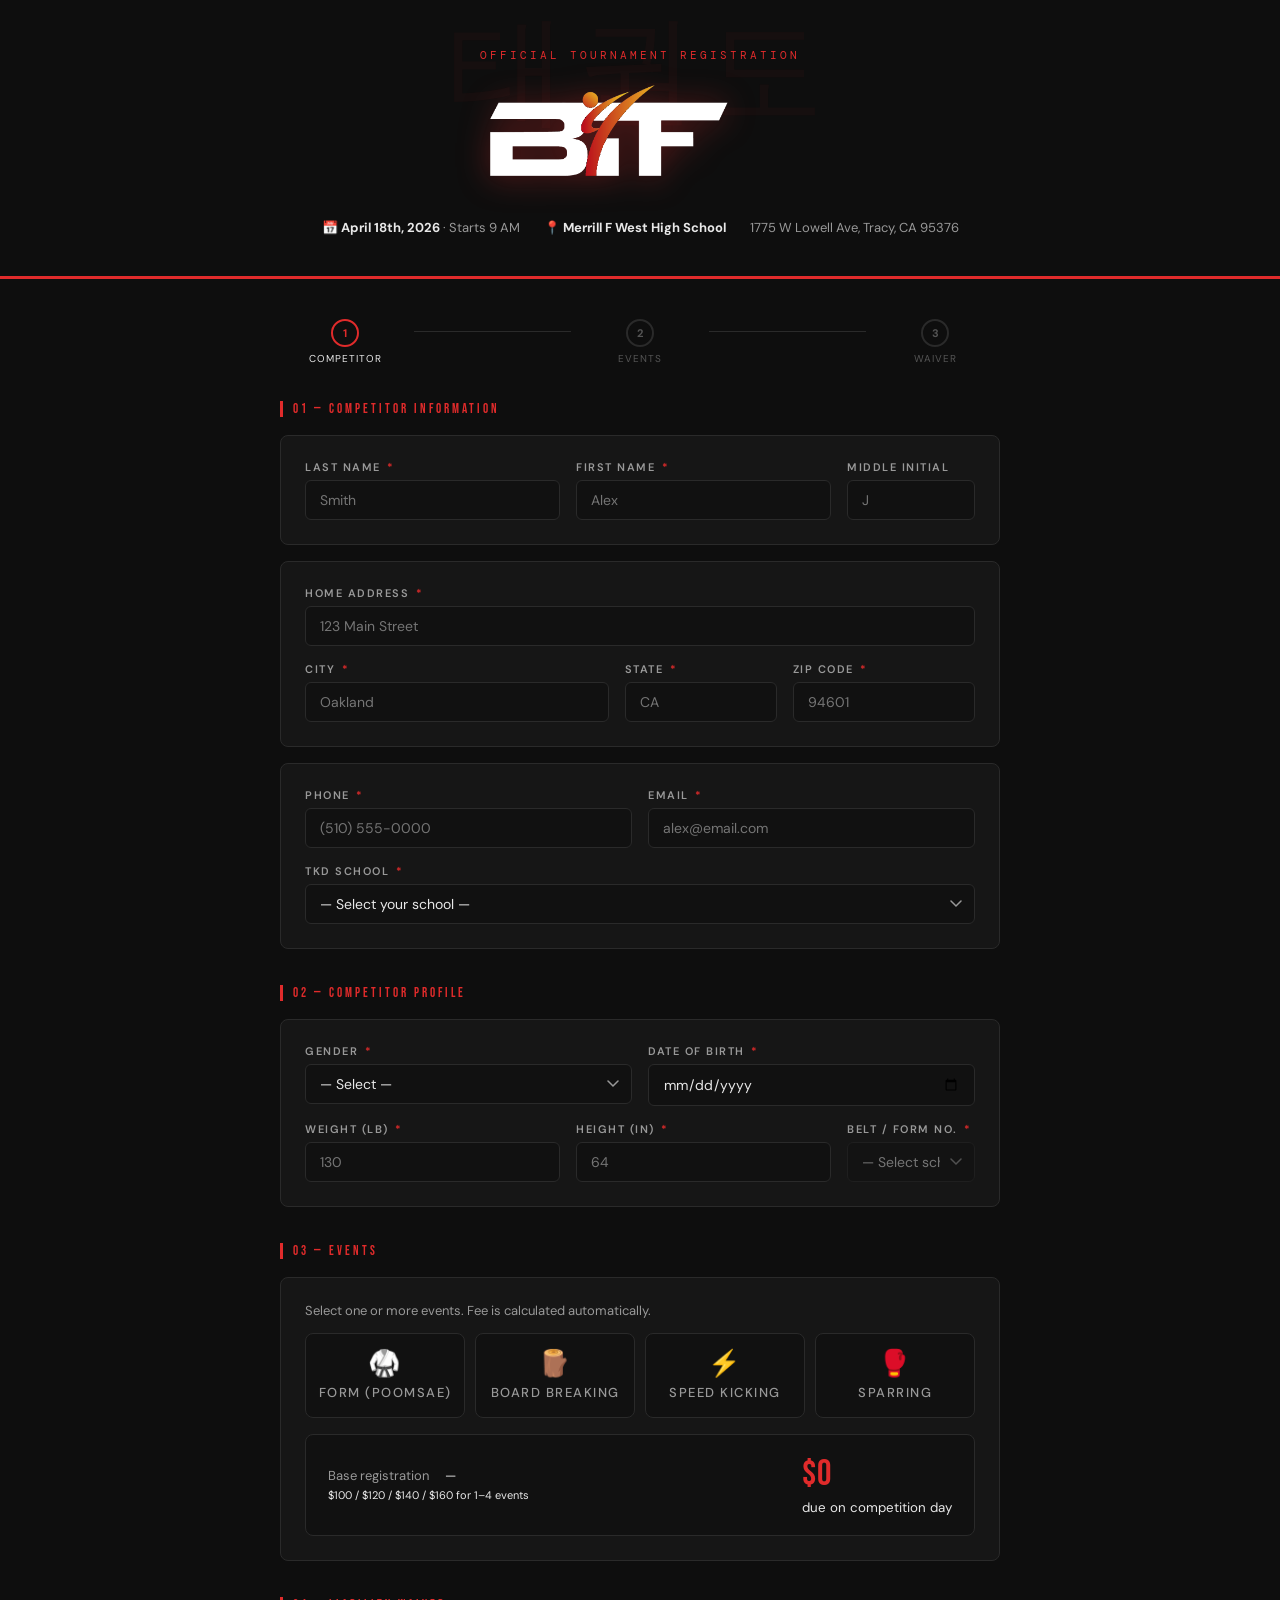
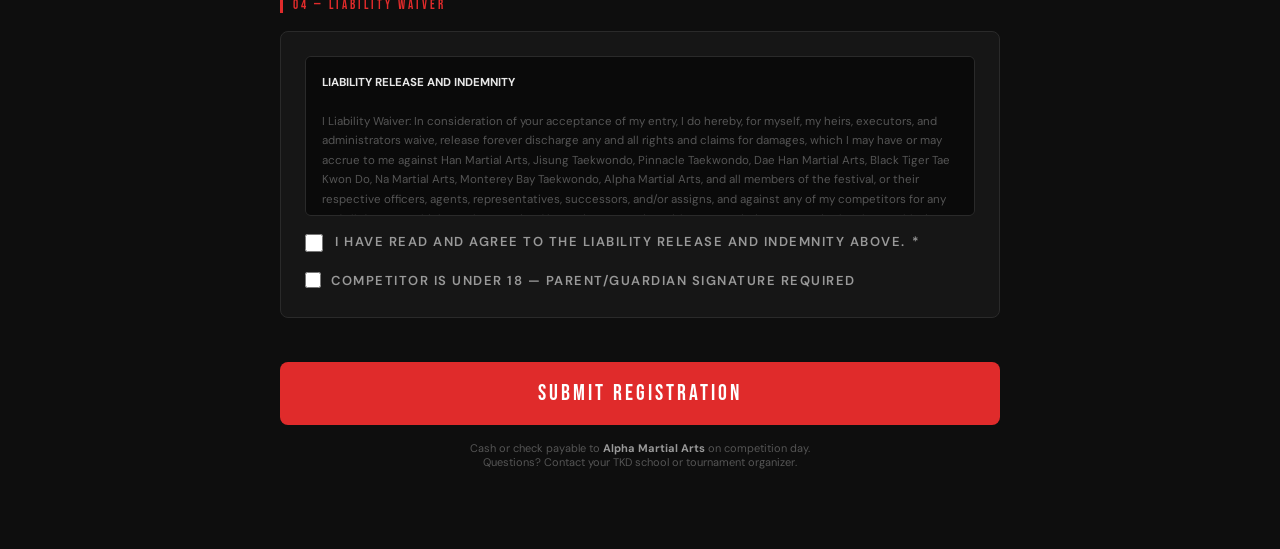
==== commit 1aeb9f57: "Add full two-page site matching Apps Script original Replaces single-page registration with the comp" ====
--- a/index.html
+++ b/index.html
@@ -3,1274 +3,960 @@
 <head>
 <meta charset="UTF-8">
 <meta name="viewport" content="width=device-width, initial-scale=1.0">
-<title>Dragon Cup 2026 — Official Registration</title>
+<title>Bay Area Taekwondo Festival — Registration</title>
 <link rel="preconnect" href="https://fonts.googleapis.com">
 <link rel="preconnect" href="https://fonts.gstatic.com" crossorigin>
-<link href="https://fonts.googleapis.com/css2?family=Bebas+Neue&family=DM+Mono:wght@400;500&family=DM+Sans:wght@300;400;500;600&display=swap" rel="stylesheet">
+<link href="https://fonts.googleapis.com/css2?family=Bebas+Neue&family=DM+Sans:wght@300;400;500;600&family=DM+Mono:wght@400;500&display=swap" rel="stylesheet">
+
 <style>
-*, *::before, *::after { box-sizing: border-box; margin: 0; padding: 0; }
-
-:root {
-  --bg: #0e0e0e;
-  --panel: #161616;
-  --border: #2a2a2a;
-  --red: #e02b2b;
-  --dark-red: #a81c1c;
-  --gold: #d4a017;
-  --text: #e8e8e8;
-  --muted: #999;
-  --very-muted: #555;
-  --input-bg: #111;
-  --font-display: 'Bebas Neue', sans-serif;
-  --font-body: 'DM Sans', sans-serif;
-  --font-mono: 'DM Mono', monospace;
-}
-
-html { scroll-behavior: smooth; }
-
-body {
-  background: var(--bg);
-  color: var(--text);
-  font-family: var(--font-body);
-  font-size: 15px;
-  line-height: 1.6;
-  min-height: 100vh;
-}
-
-/* ─── STICKY NAV ─── */
-#sticky-nav {
-  position: fixed;
-  top: 0; left: 0; right: 0;
-  z-index: 100;
-  display: flex;
-  align-items: center;
-  justify-content: space-between;
-  padding: 0 32px;
-  height: 56px;
-  background: rgba(14,14,14,0.92);
-  backdrop-filter: blur(12px);
-  border-bottom: 1px solid var(--border);
-}
-
-.nav-logo {
-  font-family: var(--font-display);
-  font-size: 22px;
-  letter-spacing: 4px;
-  color: var(--text);
-  text-decoration: none;
-}
-.nav-logo span { color: var(--red); }
-
-.nav-cta {
-  font-family: var(--font-display);
-  font-size: 15px;
-  letter-spacing: 3px;
-  color: #fff;
-  background: var(--red);
-  border: none;
-  padding: 8px 22px;
-  cursor: pointer;
-  text-decoration: none;
-  transition: background 0.2s;
-  display: inline-block;
-}
-.nav-cta:hover { background: var(--dark-red); }
-
-/* ─── HERO ─── */
-#hero {
-  position: relative;
-  padding: 140px 32px 72px;
-  border-bottom: 3px solid var(--red);
-  overflow: hidden;
-  text-align: center;
-}
-
-.hero-watermark {
-  position: absolute;
-  top: 50%;
-  left: 50%;
-  transform: translate(-50%, -50%);
-  font-family: var(--font-display);
-  font-size: clamp(120px, 22vw, 280px);
-  color: var(--red);
-  opacity: 0.04;
-  pointer-events: none;
-  user-select: none;
-  white-space: nowrap;
-  letter-spacing: 0;
-  line-height: 1;
-}
-
-.hero-eyebrow {
-  font-family: var(--font-mono);
-  font-size: 11px;
-  letter-spacing: 4px;
-  color: var(--muted);
-  text-transform: uppercase;
-  margin-bottom: 20px;
-  position: relative;
-}
-
-#hero h1 {
-  font-family: var(--font-display);
-  font-size: clamp(56px, 10vw, 110px);
-  line-height: 0.92;
-  letter-spacing: 4px;
-  color: var(--text);
-  text-transform: uppercase;
-  position: relative;
-  margin-bottom: 28px;
-}
-#hero h1 span { color: var(--red); }
-
-.hero-meta {
-  display: flex;
-  justify-content: center;
-  gap: 32px;
-  flex-wrap: wrap;
-  position: relative;
-}
-
-.hero-meta-item {
-  display: flex;
-  flex-direction: column;
-  align-items: center;
-  gap: 2px;
-}
-
-.hero-meta-item .label {
-  font-family: var(--font-mono);
-  font-size: 10px;
-  letter-spacing: 3px;
-  color: var(--very-muted);
-  text-transform: uppercase;
-}
-
-.hero-meta-item .value {
-  font-family: var(--font-body);
-  font-size: 14px;
-  font-weight: 500;
-  color: var(--muted);
-}
-
-.hero-meta-sep {
-  width: 1px;
-  background: var(--border);
-  align-self: stretch;
-}
-
-#late-fee-banner {
-  display: none;
-  margin: 28px auto 0;
-  max-width: 480px;
-  background: rgba(212,160,23,0.1);
-  border: 1px solid var(--gold);
-  padding: 10px 20px;
-  position: relative;
-}
-#late-fee-banner.visible { display: block; }
-#late-fee-banner p {
-  font-family: var(--font-mono);
-  font-size: 11px;
-  letter-spacing: 2px;
-  color: var(--gold);
-  text-transform: uppercase;
-  text-align: center;
-}
-
-/* ─── MAIN CONTENT ─── */
-#main-content {
-  max-width: 760px;
-  margin: 0 auto;
-  padding: 56px 20px 80px;
-}
-
-/* ─── SECTION LABEL ─── */
-.section-label {
-  display: flex;
-  align-items: center;
-  gap: 14px;
-  margin-bottom: 20px;
-}
-.section-label::before {
-  content: '';
-  display: block;
-  width: 4px;
-  height: 24px;
-  background: var(--red);
-  flex-shrink: 0;
-}
-.section-label-text {
-  font-family: var(--font-display);
-  font-size: 18px;
-  letter-spacing: 3px;
-  color: var(--text);
-  text-transform: uppercase;
-}
-.section-label-num {
-  font-family: var(--font-mono);
-  font-size: 11px;
-  color: var(--very-muted);
-  letter-spacing: 2px;
-  margin-left: auto;
-}
-
-/* ─── CARD ─── */
-.card {
-  background: var(--panel);
-  border: 1px solid var(--border);
-  padding: 28px;
-  margin-bottom: 24px;
-}
-
-/* ─── FORM GRID ─── */
-.form-grid {
-  display: grid;
-  grid-template-columns: 1fr 1fr;
-  gap: 16px;
-}
-.form-grid .full { grid-column: 1 / -1; }
-
-.field {
-  display: flex;
-  flex-direction: column;
-  gap: 6px;
-}
-
-.field label {
-  font-family: var(--font-mono);
-  font-size: 10px;
-  letter-spacing: 3px;
-  color: var(--muted);
-  text-transform: uppercase;
-}
-
-.field input,
-.field select,
-.field textarea {
-  background: var(--input-bg);
-  border: 1px solid var(--border);
-  color: var(--text);
-  font-family: var(--font-body);
-  font-size: 14px;
-  padding: 10px 14px;
-  outline: none;
-  transition: border-color 0.2s, box-shadow 0.2s;
-  width: 100%;
-  -webkit-appearance: none;
-  appearance: none;
-}
-
-.field select {
-  background-image: url("data:image/svg+xml,%3Csvg xmlns='http://www.w3.org/2000/svg' width='12' height='8' viewBox='0 0 12 8'%3E%3Cpath d='M1 1l5 5 5-5' stroke='%23555' stroke-width='1.5' fill='none' stroke-linecap='round'/%3E%3C/svg%3E");
-  background-repeat: no-repeat;
-  background-position: right 14px center;
-  padding-right: 36px;
-  cursor: pointer;
-}
-
-.field select option { background: #1a1a1a; }
-
-.field input:focus,
-.field select:focus,
-.field textarea:focus {
-  border-color: var(--red);
-  box-shadow: 0 0 0 3px rgba(224,43,43,0.15);
-}
-
-.field input.error,
-.field select.error {
-  border-color: var(--red);
-  box-shadow: 0 0 0 3px rgba(224,43,43,0.2);
-}
-
-.field .err-msg {
-  font-family: var(--font-mono);
-  font-size: 10px;
-  color: var(--red);
-  letter-spacing: 1px;
-  display: none;
-}
-.field.has-error .err-msg { display: block; }
-
-/* ─── EVENT CARDS ─── */
-.events-grid {
-  display: grid;
-  grid-template-columns: repeat(3, 1fr);
-  gap: 14px;
-  margin-bottom: 20px;
-}
-
-.event-toggle {
-  position: relative;
-}
-
-.event-toggle input[type="checkbox"] {
-  position: absolute;
-  opacity: 0;
-  width: 0;
-  height: 0;
-}
-
-.event-toggle label {
-  display: flex;
-  flex-direction: column;
-  gap: 8px;
-  padding: 18px 16px;
-  background: var(--input-bg);
-  border: 1px solid var(--border);
-  cursor: pointer;
-  transition: border-color 0.2s, background 0.2s;
-  user-select: none;
-  height: 100%;
-}
-
-.event-toggle input:checked + label {
-  border-color: var(--red);
-  background: rgba(224,43,43,0.08);
-}
-
-.event-toggle label:hover {
-  border-color: var(--very-muted);
-}
-
-.event-icon {
-  font-size: 22px;
-  line-height: 1;
-}
-
-.event-name {
-  font-family: var(--font-display);
-  font-size: 16px;
-  letter-spacing: 2px;
-  color: var(--text);
-  line-height: 1.1;
-}
-
-.event-sub {
-  font-family: var(--font-mono);
-  font-size: 10px;
-  color: var(--muted);
-  letter-spacing: 1px;
-}
-
-.event-price {
-  font-family: var(--font-display);
-  font-size: 20px;
-  letter-spacing: 1px;
-  color: var(--red);
-  margin-top: auto;
-}
-
-.bundle-note {
-  font-family: var(--font-mono);
-  font-size: 11px;
-  color: var(--gold);
-  letter-spacing: 1px;
-  padding: 10px 14px;
-  border: 1px solid rgba(212,160,23,0.25);
-  background: rgba(212,160,23,0.05);
-  margin-bottom: 20px;
-}
-
-/* ─── WEIGHT CLASS ─── */
-#weight-class-row {
-  display: none;
-  margin-top: 4px;
-}
-#weight-class-row.visible { display: flex; }
-
-/* ─── FEE PANEL ─── */
-#fee-panel {
-  display: flex;
-  align-items: stretch;
-  border: 1px solid var(--border);
-  background: var(--input-bg);
-  margin-top: 20px;
-  overflow: hidden;
-}
-
-#fee-breakdown {
-  flex: 1;
-  padding: 18px 20px;
-  display: flex;
-  flex-direction: column;
-  gap: 8px;
-  border-right: 1px solid var(--border);
-}
-
-.fee-row {
-  display: flex;
-  justify-content: space-between;
-  align-items: center;
-}
-
-.fee-row .fee-label {
-  font-family: var(--font-mono);
-  font-size: 11px;
-  letter-spacing: 1px;
-  color: var(--muted);
-}
-
-.fee-row .fee-amount {
-  font-family: var(--font-mono);
-  font-size: 12px;
-  color: var(--text);
-}
-
-.fee-row.discount .fee-amount { color: var(--gold); }
-
-.fee-empty {
-  font-family: var(--font-mono);
-  font-size: 11px;
-  color: var(--very-muted);
-  letter-spacing: 1px;
-}
-
-#fee-total-box {
-  display: flex;
-  flex-direction: column;
-  align-items: center;
-  justify-content: center;
-  padding: 18px 28px;
-  gap: 4px;
-  min-width: 120px;
-}
-
-#fee-total-box .total-label {
-  font-family: var(--font-mono);
-  font-size: 10px;
-  letter-spacing: 3px;
-  color: var(--very-muted);
-  text-transform: uppercase;
-}
-
-#fee-total {
-  font-family: var(--font-display);
-  font-size: 48px;
-  color: var(--red);
-  line-height: 1;
-  letter-spacing: 2px;
-}
-
-/* ─── WAIVER ─── */
-.waiver-box {
-  background: var(--input-bg);
-  border: 1px solid var(--border);
-  padding: 16px;
-  max-height: 160px;
-  overflow-y: auto;
-  margin-bottom: 16px;
-  font-size: 12px;
-  color: var(--muted);
-  line-height: 1.7;
-  font-family: var(--font-body);
-}
-
-.waiver-box::-webkit-scrollbar { width: 4px; }
-.waiver-box::-webkit-scrollbar-track { background: transparent; }
-.waiver-box::-webkit-scrollbar-thumb { background: var(--border); }
-
-.checkbox-field {
-  display: flex;
-  align-items: flex-start;
-  gap: 12px;
-  margin-bottom: 12px;
-  cursor: pointer;
-}
-
-.checkbox-field input[type="checkbox"] {
-  width: 16px;
-  height: 16px;
-  min-width: 16px;
-  background: var(--input-bg);
-  border: 1px solid var(--border);
-  -webkit-appearance: none;
-  appearance: none;
-  cursor: pointer;
-  margin-top: 2px;
-  position: relative;
-  transition: border-color 0.2s, background 0.2s;
-}
-
-.checkbox-field input[type="checkbox"]:checked {
-  background: var(--red);
-  border-color: var(--red);
-}
-
-.checkbox-field input[type="checkbox"]:checked::after {
-  content: '';
-  position: absolute;
-  left: 4px; top: 1px;
-  width: 5px; height: 9px;
-  border: 2px solid #fff;
-  border-left: none;
-  border-top: none;
-  transform: rotate(45deg);
-}
-
-.checkbox-field input[type="checkbox"].error {
-  border-color: var(--red);
-  box-shadow: 0 0 0 3px rgba(224,43,43,0.2);
-}
-
-.checkbox-field .check-label {
-  font-size: 13px;
-  color: var(--muted);
-  line-height: 1.5;
-}
-
-#guardian-fields {
-  display: none;
-  margin-top: 16px;
-  padding-top: 16px;
-  border-top: 1px solid var(--border);
-}
-#guardian-fields.visible { display: block; }
-#guardian-fields .form-grid { margin-top: 12px; }
-
-/* ─── SUBMIT BUTTON ─── */
-#submit-btn {
-  width: 100%;
-  padding: 18px;
-  background: var(--red);
-  color: #fff;
-  border: none;
-  font-family: var(--font-display);
-  font-size: 22px;
-  letter-spacing: 6px;
-  cursor: pointer;
-  transition: background 0.2s, transform 0.1s;
-  margin-top: 8px;
-  text-transform: uppercase;
-}
-#submit-btn:hover { background: var(--dark-red); }
-#submit-btn:active { transform: scale(0.99); }
-#submit-btn:disabled {
-  opacity: 0.5;
-  cursor: not-allowed;
-  transform: none;
-}
-
-/* ─── SUCCESS SCREEN ─── */
-#success-screen {
-  display: none;
-  text-align: center;
-  padding: 80px 32px;
-  animation: fadeIn 0.4s ease;
-}
-#success-screen.visible { display: block; }
-
-@keyframes fadeIn {
-  from { opacity: 0; transform: translateY(20px); }
-  to { opacity: 1; transform: translateY(0); }
-}
-
-.success-check {
-  font-size: 72px;
-  margin-bottom: 24px;
-  animation: popIn 0.5s cubic-bezier(0.34, 1.56, 0.64, 1) 0.1s both;
-  display: block;
-}
-
-@keyframes popIn {
-  from { transform: scale(0); opacity: 0; }
-  to { transform: scale(1); opacity: 1; }
-}
-
-.success-title {
-  font-family: var(--font-display);
-  font-size: clamp(36px, 8vw, 72px);
-  letter-spacing: 6px;
-  color: var(--text);
-  margin-bottom: 8px;
-}
-
-.success-sub {
-  font-family: var(--font-mono);
-  font-size: 12px;
-  letter-spacing: 3px;
-  color: var(--muted);
-  text-transform: uppercase;
-  margin-bottom: 40px;
-}
-
-.success-details {
-  display: inline-flex;
-  flex-direction: column;
-  gap: 0;
-  text-align: left;
-  background: var(--panel);
-  border: 1px solid var(--border);
-  min-width: 320px;
-  max-width: 400px;
-  width: 100%;
-}
-
-.success-row {
-  display: flex;
-  justify-content: space-between;
-  align-items: center;
-  padding: 14px 20px;
-  border-bottom: 1px solid var(--border);
-}
-.success-row:last-child { border-bottom: none; }
-
-.success-row-label {
-  font-family: var(--font-mono);
-  font-size: 10px;
-  letter-spacing: 2px;
-  color: var(--very-muted);
-  text-transform: uppercase;
-}
-
-.success-row-value {
-  font-family: var(--font-display);
-  font-size: 20px;
-  letter-spacing: 2px;
-  color: var(--text);
-}
-.success-row-value.red { color: var(--red); }
-
-.success-note {
-  margin-top: 28px;
-  font-size: 13px;
-  color: var(--very-muted);
-  max-width: 360px;
-  margin-left: auto;
-  margin-right: auto;
-}
-
-/* ─── DIVIDER ─── */
-.section-divider {
-  height: 1px;
-  background: var(--border);
-  margin: 32px 0;
-}
-
-/* ─── RESPONSIVE ─── */
-@media (max-width: 600px) {
-  .form-grid { grid-template-columns: 1fr; }
-  .form-grid .full { grid-column: 1; }
-  .events-grid { grid-template-columns: 1fr; }
-  #fee-panel { flex-direction: column; }
-  #fee-breakdown { border-right: none; border-bottom: 1px solid var(--border); }
-  #fee-total-box { padding: 16px 20px; flex-direction: row; gap: 12px; }
-  #fee-total { font-size: 36px; }
-  .hero-meta-sep { display: none; }
-  #sticky-nav { padding: 0 16px; }
-  #main-content { padding: 40px 16px 60px; }
-  .card { padding: 20px 16px; }
-}
+  :root {
+    --red:    #e02b2b;
+    --red-dk: #a81c1c;
+    --gold:   #d4a017;
+    --dark:   #0e0e0e;
+    --panel:  #161616;
+    --border: #2a2a2a;
+    --muted:  #555;
+    --text:   #e8e8e8;
+    --sub:    #999;
+  }
+
+  *, *::before, *::after { box-sizing: border-box; margin: 0; padding: 0; }
+
+  body {
+    background: var(--dark);
+    color: var(--text);
+    font-family: 'DM Sans', sans-serif;
+    font-weight: 400;
+    min-height: 100vh;
+  }
+
+  /* ── HERO ─────────────────────────────────────────────────── */
+  .hero {
+    background: #0e0e0e;
+    border-bottom: 3px solid var(--red);
+    padding: 48px 24px 40px;
+    text-align: center;
+    position: relative;
+    overflow: hidden;
+  }
+
+  .hero::before {
+    content: '태권도';
+    position: absolute;
+    top: -10px; left: 50%;
+    transform: translateX(-50%);
+    font-size: 120px;
+    font-family: 'Bebas Neue', sans-serif;
+    color: rgba(224,43,43,0.04);
+    letter-spacing: 8px;
+    pointer-events: none;
+    white-space: nowrap;
+  }
+
+  .logo-badge {
+    display: inline-flex;
+    align-items: center;
+    gap: 14px;
+    margin-bottom: 18px;
+  }
+
+  .tkd-icon {
+    width: 52px;
+    height: 52px;
+    position: relative;
+  }
+
+  .hero-eyebrow {
+    font-family: 'DM Mono', monospace;
+    font-size: 11px;
+    letter-spacing: 3px;
+    color: var(--red);
+    text-transform: uppercase;
+    margin-bottom: 10px;
+  }
+
+  .hero h1 {
+    font-family: 'Bebas Neue', sans-serif;
+    font-size: clamp(40px, 8vw, 72px);
+    letter-spacing: 4px;
+    line-height: 1;
+    color: #fff;
+    text-transform: uppercase;
+  }
+
+  .hero h1 span { color: var(--red); }
+
+  .hero-meta {
+    margin-top: 18px;
+    display: flex;
+    justify-content: center;
+    flex-wrap: wrap;
+    gap: 8px 24px;
+    font-size: 13px;
+    color: var(--sub);
+  }
+
+  .hero-meta strong { color: var(--text); }
+
+  /* ── LATE FEE BANNER ──────────────────────────────────────── */
+  #late-banner {
+    background: linear-gradient(90deg, #1a0a00, #2a1200);
+    border: 1px solid var(--gold);
+    color: var(--gold);
+    font-size: 13px;
+    text-align: center;
+    padding: 10px 20px;
+    display: none;
+  }
+
+  /* ── FORM WRAPPER ─────────────────────────────────────────── */
+  .wrapper {
+    max-width: 760px;
+    margin: 0 auto;
+    padding: 40px 20px 80px;
+  }
+
+  /* ── SECTION HEADERS ──────────────────────────────────────── */
+  .section-label {
+    font-family: 'Bebas Neue', sans-serif;
+    font-size: 13px;
+    letter-spacing: 3px;
+    color: var(--red);
+    text-transform: uppercase;
+    border-left: 3px solid var(--red);
+    padding-left: 10px;
+    margin: 36px 0 18px;
+  }
+
+  /* ── CARDS ────────────────────────────────────────────────── */
+  .card {
+    background: var(--panel);
+    border: 1px solid var(--border);
+    border-radius: 8px;
+    padding: 24px;
+    margin-bottom: 16px;
+  }
+
+  /* ── GRID ─────────────────────────────────────────────────── */
+  .grid { display: grid; gap: 16px; }
+  .grid-2 { grid-template-columns: 1fr 1fr; }
+  .grid-3 { grid-template-columns: 2fr 2fr 1fr; }
+  .grid-city { grid-template-columns: 2fr 1fr 1.2fr; }
+
+  @media (max-width: 560px) {
+    .grid-2, .grid-3, .grid-city { grid-template-columns: 1fr; }
+  }
+
+  /* ── FORM CONTROLS ────────────────────────────────────────── */
+  .field { display: flex; flex-direction: column; gap: 6px; }
+
+  label {
+    font-size: 11px;
+    font-weight: 600;
+    letter-spacing: 1.5px;
+    color: var(--sub);
+    text-transform: uppercase;
+  }
+
+  label .req { color: var(--red); margin-left: 2px; }
+
+  input[type="text"],
+  input[type="email"],
+  input[type="tel"],
+  input[type="date"],
+  input[type="number"],
+  select {
+    background: #111;
+    border: 1px solid var(--border);
+    border-radius: 6px;
+    color: var(--text);
+    font-family: 'DM Sans', sans-serif;
+    font-size: 14px;
+    padding: 10px 14px;
+    transition: border-color .2s, box-shadow .2s;
+    -webkit-appearance: none;
+    appearance: none;
+    width: 100%;
+  }
+
+  input:focus, select:focus {
+    outline: none;
+    border-color: var(--red);
+    box-shadow: 0 0 0 3px rgba(224,43,43,.12);
+  }
+
+  select { background-image: url("data:image/svg+xml,%3Csvg xmlns='http://www.w3.org/2000/svg' width='12' height='8' viewBox='0 0 12 8'%3E%3Cpath d='M1 1l5 5 5-5' stroke='%23999' stroke-width='1.5' fill='none' stroke-linecap='round'/%3E%3C/svg%3E"); background-repeat: no-repeat; background-position: right 12px center; padding-right: 34px; }
+
+  /* ── EVENTS ───────────────────────────────────────────────── */
+  .events-grid {
+    display: grid;
+    grid-template-columns: repeat(auto-fit, minmax(150px, 1fr));
+    gap: 10px;
+    margin-top: 8px;
+  }
+
+  .event-check {
+    display: none;
+  }
+
+  .event-label {
+    display: flex;
+    flex-direction: column;
+    align-items: center;
+    justify-content: center;
+    gap: 8px;
+    padding: 16px 12px;
+    background: #111;
+    border: 1.5px solid var(--border);
+    border-radius: 8px;
+    cursor: pointer;
+    text-align: center;
+    transition: all .2s;
+    font-size: 13px;
+    font-weight: 500;
+    color: var(--sub);
+    user-select: none;
+  }
+
+  .event-label .evt-icon { font-size: 26px; line-height: 1; }
+  .event-label:hover { border-color: var(--red); color: var(--text); }
+  .event-check:checked + .event-label {
+    border-color: var(--red);
+    background: rgba(224,43,43,.08);
+    color: #fff;
+    box-shadow: 0 0 0 2px rgba(224,43,43,.18);
+  }
+
+  /* ── FEE DISPLAY ──────────────────────────────────────────── */
+  .fee-display {
+    background: #111;
+    border: 1px solid var(--border);
+    border-radius: 8px;
+    padding: 18px 22px;
+    display: flex;
+    justify-content: space-between;
+    align-items: center;
+    flex-wrap: wrap;
+    gap: 12px;
+    margin-top: 16px;
+  }
+
+  .fee-rows { display: flex; flex-direction: column; gap: 4px; }
+  .fee-row { display: flex; gap: 16px; font-size: 13px; color: var(--sub); }
+  .fee-row span:last-child { color: var(--text); font-variant-numeric: tabular-nums; }
+
+  .fee-total {
+    font-family: 'Bebas Neue', sans-serif;
+    font-size: 36px;
+    letter-spacing: 1px;
+    color: var(--red);
+  }
+
+  .fee-total small { font-family: 'DM Sans', sans-serif; font-size: 13px; color: var(--sub); display: block; text-align: right; letter-spacing: 0; font-family: 'DM Sans', sans-serif; }
+
+  /* ── WAIVER ───────────────────────────────────────────────── */
+  .waiver-box {
+    background: #0a0a0a;
+    border: 1px solid var(--border);
+    border-radius: 6px;
+    padding: 16px;
+    max-height: 160px;
+    overflow-y: auto;
+    font-size: 11.5px;
+    color: var(--muted);
+    line-height: 1.7;
+    margin-bottom: 16px;
+    scrollbar-width: thin;
+    scrollbar-color: var(--border) transparent;
+  }
+
+  .waiver-box::-webkit-scrollbar { width: 4px; }
+  .waiver-box::-webkit-scrollbar-thumb { background: var(--border); border-radius: 4px; }
+
+  .waiver-check-row {
+    display: flex;
+    align-items: flex-start;
+    gap: 12px;
+    cursor: pointer;
+  }
+
+  .waiver-check-row input[type="checkbox"] {
+    width: 18px;
+    height: 18px;
+    min-width: 18px;
+    accent-color: var(--red);
+    margin-top: 2px;
+    cursor: pointer;
+  }
+
+  .waiver-check-row span {
+    font-size: 13px;
+    color: var(--sub);
+    line-height: 1.5;
+  }
+
+  /* ── GUARDIAN SECTION ─────────────────────────────────────── */
+  #guardian-section {
+    display: none;
+    margin-top: 20px;
+    padding-top: 16px;
+    border-top: 1px solid var(--border);
+  }
+
+  .under18-check-row {
+    display: flex;
+    align-items: center;
+    gap: 10px;
+    margin-bottom: 4px;
+    cursor: pointer;
+  }
+
+  .under18-check-row input[type="checkbox"] {
+    width: 16px;
+    height: 16px;
+    accent-color: var(--gold);
+    cursor: pointer;
+  }
+
+  .under18-check-row span { font-size: 13px; color: var(--sub); }
+
+  /* ── SUBMIT ───────────────────────────────────────────────── */
+  .submit-btn {
+    width: 100%;
+    padding: 18px;
+    background: var(--red);
+    border: none;
+    border-radius: 8px;
+    color: #fff;
+    font-family: 'Bebas Neue', sans-serif;
+    font-size: 22px;
+    letter-spacing: 3px;
+    cursor: pointer;
+    transition: background .2s, transform .1s;
+    margin-top: 28px;
+  }
+
+  .submit-btn:hover { background: var(--red-dk); }
+  .submit-btn:active { transform: scale(.98); }
+  .submit-btn:disabled { background: var(--border); color: var(--muted); cursor: not-allowed; }
+
+  /* ── SUCCESS SCREEN ───────────────────────────────────────── */
+  #success-screen {
+    display: none;
+    text-align: center;
+    padding: 80px 24px;
+  }
+
+  .success-icon {
+    font-size: 72px;
+    display: block;
+    margin-bottom: 24px;
+    animation: pop .4s cubic-bezier(.34,1.56,.64,1) both;
+  }
+
+  @keyframes pop {
+    from { transform: scale(0); opacity: 0; }
+    to   { transform: scale(1); opacity: 1; }
+  }
+
+  #success-screen h2 {
+    font-family: 'Bebas Neue', sans-serif;
+    font-size: 48px;
+    letter-spacing: 3px;
+    margin-bottom: 12px;
+  }
+
+  #success-screen p { color: var(--sub); font-size: 15px; line-height: 1.6; }
+  #success-screen .total-confirm { color: var(--red); font-size: 28px; font-family: 'Bebas Neue', sans-serif; letter-spacing: 2px; margin: 16px 0; }
+
+  /* ── ERROR MSG ────────────────────────────────────────────── */
+  .error-msg { color: #f87171; font-size: 12px; margin-top: 4px; display: none; }
+
+  /* ── SPINNER ──────────────────────────────────────────────── */
+  .spinner {
+    width: 20px; height: 20px;
+    border: 2px solid rgba(255,255,255,.3);
+    border-top-color: #fff;
+    border-radius: 50%;
+    animation: spin .7s linear infinite;
+    display: inline-block;
+    vertical-align: middle;
+    margin-right: 8px;
+  }
+  @keyframes spin { to { transform: rotate(360deg); } }
+
+  /* ── DIVIDER ──────────────────────────────────────────────── */
+  .divider {
+    border: none;
+    border-top: 1px solid var(--border);
+    margin: 6px 0 20px;
+  }
+
+  /* ── STEP INDICATOR ───────────────────────────────────────── */
+  .steps {
+    display: flex;
+    align-items: center;
+    gap: 0;
+    margin-bottom: 32px;
+    justify-content: center;
+  }
+
+  .step { display: flex; flex-direction: column; align-items: center; gap: 5px; flex: 1; max-width: 130px; }
+  .step-dot { width: 28px; height: 28px; border-radius: 50%; border: 2px solid var(--border); display: flex; align-items: center; justify-content: center; font-size: 11px; font-weight: 700; color: var(--muted); background: var(--dark); position: relative; z-index: 1; transition: all .3s; }
+  .step.active .step-dot { border-color: var(--red); color: var(--red); }
+  .step.done .step-dot { background: var(--red); border-color: var(--red); color: #fff; }
+  .step-label { font-size: 10px; letter-spacing: 1px; text-transform: uppercase; color: var(--muted); text-align: center; }
+  .step.active .step-label { color: var(--text); }
+  .step-line { flex: 1; height: 1px; background: var(--border); margin: 0 4px; transform: translateY(-10px); }
 </style>
 </head>
+
 <body>
 
-<!-- STICKY NAV -->
-<nav id="sticky-nav">
-  <a href="#" class="nav-logo">DRAGON<span>CUP</span></a>
-  <a href="#form-section" class="nav-cta">REGISTER NOW</a>
-</nav>
-
-<!-- HERO -->
-<section id="hero">
-  <div class="hero-watermark" aria-hidden="true">태권도</div>
-  <p class="hero-eyebrow">DRAGON CUP 2026 · OFFICIAL REGISTRATION</p>
-  <h1>DRAGON CUP <span>CHAMPIONSHIP</span></h1>
+<!-- ── HERO ───────────────────────────────────────────────────── -->
+<div class="hero">
+  <div class="hero-eyebrow">Official Tournament Registration</div>
+  <div style="display:flex;justify-content:center;margin-bottom:14px">
+    <a id="logo-back-link" href="#" target="_top" title="Back to tournament website" style="display:inline-block;cursor:pointer">
+    <img src="[data-uri]"
+         alt="Bay Area Taekwondo Festival"
+         style="max-width:320px;width:80%;height:auto;display:block;filter:drop-shadow(0 2px 16px rgba(224,43,43,0.35))"
+    />
+    </a>
+  </div>
   <div class="hero-meta">
-    <div class="hero-meta-item">
-      <span class="label">Date</span>
-      <span class="value">October 18–19, 2026</span>
+    <span>📅 <strong>April 18th, 2026</strong> · Starts 9 AM</span>
+    <span>📍 <strong>Merrill F West High School</strong></span>
+    <span>1775 W Lowell Ave, Tracy, CA 95376</span>
+  </div>
+</div>
+
+<!-- ── LATE FEE BANNER ──────────────────────────────────────────── -->
+<div id="late-banner">
+  ⚠️ Registration after April 11, 2026 incurs a <strong>$20 late fee</strong>.
+</div>
+
+<!-- ── MAIN ─────────────────────────────────────────────────────── -->
+<div class="wrapper">
+
+  <!-- Step indicators -->
+  <div class="steps">
+    <div class="step active" id="step-ind-1">
+      <div class="step-dot">1</div>
+      <div class="step-label">Competitor</div>
     </div>
-    <div class="hero-meta-sep"></div>
-    <div class="hero-meta-item">
-      <span class="label">Venue</span>
-      <span class="value">National Sports Arena, Dublin</span>
+    <div class="step-line"></div>
+    <div class="step" id="step-ind-2">
+      <div class="step-dot">2</div>
+      <div class="step-label">Events</div>
     </div>
-    <div class="hero-meta-sep"></div>
-    <div class="hero-meta-item">
-      <span class="label">Registration Deadline</span>
-      <span class="value">September 30, 2026</span>
+    <div class="step-line"></div>
+    <div class="step" id="step-ind-3">
+      <div class="step-dot">3</div>
+      <div class="step-label">Waiver</div>
     </div>
   </div>
-  <div id="late-fee-banner">
-    <p>&#9888; Late Registration — Additional €10 fee applies</p>
+
+  <!-- ── SUCCESS SCREEN (hidden until submit) ──────────────────── -->
+  <div id="success-screen">
+    <span class="success-icon">🥋</span>
+    <h2>You're Registered!</h2>
+    <p id="success-name"></p>
+    <div class="total-confirm" id="success-fee"></div>
+    <p style="margin-top:8px;">Please bring <strong style="color:var(--text)">cash or check</strong> made payable to <strong style="color:var(--text)">Alpha Martial Arts</strong> on competition day.</p>
+    <p style="margin-top:24px;font-size:12px;">📅 April 18, 2026 · Merrill F West High School · Tracy, CA</p>
   </div>
-</section>
-
-<!-- MAIN FORM -->
-<div id="main-content">
-  <form id="reg-form" novalidate>
-
-    <!-- SUCCESS SCREEN -->
-    <div id="success-screen">
-      <span class="success-check">&#9989;</span>
-      <div class="success-title">REGISTRATION RECEIVED</div>
-      <p class="success-sub">Your entry has been confirmed</p>
-      <div style="display:flex; justify-content:center;">
-        <div class="success-details">
-          <div class="success-row">
-            <span class="success-row-label">Reference</span>
-            <span class="success-row-value" id="success-ref">—</span>
+
+  <!-- ── FORM ──────────────────────────────────────────────────── -->
+  <div id="reg-form">
+
+    <!-- SECTION 1: Competitor Info -->
+    <div class="section-label">01 — Competitor Information</div>
+
+    <div class="card">
+      <div class="grid grid-3">
+        <div class="field">
+          <label>Last Name <span class="req">*</span></label>
+          <input type="text" id="lastName" placeholder="Smith" required>
+          <div class="error-msg" id="err-lastName">Required</div>
+        </div>
+        <div class="field">
+          <label>First Name <span class="req">*</span></label>
+          <input type="text" id="firstName" placeholder="Alex" required>
+          <div class="error-msg" id="err-firstName">Required</div>
+        </div>
+        <div class="field">
+          <label>Middle Initial</label>
+          <input type="text" id="middleInitial" placeholder="J" maxlength="2">
+        </div>
+      </div>
+    </div>
+
+    <div class="card">
+      <div class="field" style="margin-bottom:16px">
+        <label>Home Address <span class="req">*</span></label>
+        <input type="text" id="homeAddress" placeholder="123 Main Street" required>
+        <div class="error-msg" id="err-homeAddress">Required</div>
+      </div>
+      <div class="grid grid-city">
+        <div class="field">
+          <label>City <span class="req">*</span></label>
+          <input type="text" id="city" placeholder="Oakland" required>
+          <div class="error-msg" id="err-city">Required</div>
+        </div>
+        <div class="field">
+          <label>State <span class="req">*</span></label>
+          <input type="text" id="state" placeholder="CA" maxlength="2">
+          <div class="error-msg" id="err-state">Required</div>
+        </div>
+        <div class="field">
+          <label>Zip Code <span class="req">*</span></label>
+          <input type="text" id="zipCode" placeholder="94601" maxlength="10">
+          <div class="error-msg" id="err-zipCode">Required</div>
+        </div>
+      </div>
+    </div>
+
+    <div class="card">
+      <div class="grid grid-2">
+        <div class="field">
+          <label>Phone <span class="req">*</span></label>
+          <input type="tel" id="phone" placeholder="(510) 555-0000" required>
+          <div class="error-msg" id="err-phone">Required</div>
+        </div>
+        <div class="field">
+          <label>Email <span class="req">*</span></label>
+          <input type="email" id="email" placeholder="alex@email.com" required>
+          <div class="error-msg" id="err-email">Required</div>
+        </div>
+      </div>
+      <div class="field" style="margin-top:16px">
+        <label>TKD School <span class="req">*</span></label>
+        <select id="tkdSchool" required onchange="toggleOtherSchool(this.value)">
+          <option value="">— Select your school —</option>
+          <option>Alpha Martial Arts</option>
+          <option>Black Tiger Tae Kwon Do</option>
+          <option>Dae Han Martial Arts</option>
+          <option>Han Martial Arts</option>
+          <option>Jisung Taekwondo</option>
+          <option>Monterey Bay Taekwondo</option>
+          <option>Na Martial Arts</option>
+          <option>Pinnacle Taekwondo</option>
+          <option value="other">Other…</option>
+        </select>
+        <input type="text" id="tkdSchoolOther" placeholder="Enter your school name"
+               style="display:none; margin-top:8px">
+        <div class="error-msg" id="err-tkdSchool">Required</div>
+      </div>
+    </div>
+
+    <!-- SECTION 2: Competitor Profile -->
+    <div class="section-label">02 — Competitor Profile</div>
+
+    <div class="card">
+      <div class="grid grid-2" style="margin-bottom:16px">
+        <div class="field">
+          <label>Gender <span class="req">*</span></label>
+          <select id="gender" required>
+            <option value="">— Select —</option>
+            <option>Male</option>
+            <option>Female</option>
+            <option>Non-binary / Other</option>
+            <option>Prefer not to say</option>
+          </select>
+          <div class="error-msg" id="err-gender">Required</div>
+        </div>
+        <div class="field">
+          <label>Date of Birth <span class="req">*</span></label>
+          <input type="date" id="dob" required>
+          <div class="error-msg" id="err-dob">Required</div>
+        </div>
+      </div>
+      <div class="grid grid-3">
+        <div class="field">
+          <label>Weight (LB) <span class="req">*</span></label>
+          <input type="number" id="weight" placeholder="130" min="30" max="400" required>
+          <div class="error-msg" id="err-weight">Required</div>
+        </div>
+        <div class="field">
+          <label>Height (in) <span class="req">*</span></label>
+          <input type="number" id="height" placeholder="64" min="24" max="96" required>
+          <div class="error-msg" id="err-height">Required</div>
+        </div>
+        <div class="field">
+          <label>Belt / Form No. <span class="req">*</span></label>
+          <select id="beltFormNo" disabled style="opacity:.45;cursor:not-allowed">
+            <option value="">— Select school first —</option>
+          </select>
+          <div class="error-msg" id="err-beltFormNo">Please select a belt rank</div>
+        </div>
+      </div>
+    </div>
+
+    <!-- SECTION 3: Events -->
+    <div class="section-label" id="section-events">03 — Events</div>
+
+    <div class="card">
+      <p style="font-size:13px;color:var(--sub);margin-bottom:14px">Select one or more events. Fee is calculated automatically.</p>
+
+      <div class="events-grid">
+        <input type="checkbox" class="event-check" id="ev-form"     name="events" value="Form">
+        <label for="ev-form" class="event-label">
+          <span class="evt-icon">🥋</span>Form (Poomsae)
+        </label>
+
+        <input type="checkbox" class="event-check" id="ev-board"    name="events" value="Board Breaking">
+        <label for="ev-board" class="event-label">
+          <span class="evt-icon">🪵</span>Board Breaking
+        </label>
+
+        <input type="checkbox" class="event-check" id="ev-speed"    name="events" value="Speed Kicking">
+        <label for="ev-speed" class="event-label">
+          <span class="evt-icon">⚡</span>Speed Kicking
+        </label>
+
+        <input type="checkbox" class="event-check" id="ev-sparring" name="events" value="Sparring">
+        <label for="ev-sparring" class="event-label">
+          <span class="evt-icon">🥊</span>Sparring
+        </label>
+      </div>
+
+      <div class="error-msg" id="err-events" style="display:none;margin-top:10px">Please select at least one event.</div>
+
+      <!-- Fee display -->
+      <div class="fee-display">
+        <div class="fee-rows">
+          <div class="fee-row"><span>Base registration</span><span id="fee-base">—</span></div>
+          <div class="fee-row" id="late-fee-row" style="display:none"><span>Late fee</span><span id="fee-late">+ $20</span></div>
+          <div class="fee-row" style="font-size:11px;color:var(--muted)">
+            <span>$100 / $120 / $140 / $160 for 1–4 events</span>
           </div>
-          <div class="success-row">
-            <span class="success-row-label">Total Fee</span>
-            <span class="success-row-value red" id="success-total">—</span>
-          </div>
-          <div class="success-row">
-            <span class="success-row-label">Email</span>
-            <span class="success-row-value" id="success-email" style="font-size:14px; font-family:var(--font-body);">—</span>
-          </div>
-        </div>
-      </div>
-      <p class="success-note">A confirmation email has been sent to your registered address. Please check your spam folder if you do not receive it within 10 minutes.</p>
+        </div>
+        <div>
+          <div class="fee-total" id="fee-total">$0</div>
+          <small>due on competition day</small>
+        </div>
+      </div>
     </div>
 
-    <!-- FORM BODY -->
-    <div id="form-body">
-
-      <!-- SECTION 1: COMPETITOR INFO -->
-      <div id="form-section">
-        <div class="section-label">
-          <span class="section-label-text">Competitor Info</span>
-          <span class="section-label-num">01 / 03</span>
-        </div>
-        <div class="card">
-          <div class="form-grid">
-
-            <div class="field">
-              <label for="first-name">First Name</label>
-              <input type="text" id="first-name" name="firstName" placeholder="John" autocomplete="given-name">
-              <span class="err-msg">First name is required</span>
-            </div>
-
-            <div class="field">
-              <label for="last-name">Last Name</label>
-              <input type="text" id="last-name" name="lastName" placeholder="Smith" autocomplete="family-name">
-              <span class="err-msg">Last name is required</span>
-            </div>
-
-            <div class="field">
-              <label for="dob">Date of Birth</label>
-              <input type="date" id="dob" name="dob">
-              <span class="err-msg">Date of birth is required</span>
-            </div>
-
-            <div class="field">
-              <label for="gender">Gender</label>
-              <select id="gender" name="gender">
-                <option value="">Select…</option>
-                <option>Male</option>
-                <option>Female</option>
-                <option>Non-binary</option>
-                <option>Prefer not to say</option>
-              </select>
-              <span class="err-msg">Please select a gender</span>
-            </div>
-
-            <div class="field">
-              <label for="email">Email Address</label>
-              <input type="email" id="email" name="email" placeholder="john@example.com" autocomplete="email">
-              <span class="err-msg">Valid email address required</span>
-            </div>
-
-            <div class="field">
-              <label for="phone">Phone Number</label>
-              <input type="tel" id="phone" name="phone" placeholder="+353 87 123 4567" autocomplete="tel">
-              <span class="err-msg">Phone number is required</span>
-            </div>
-
-            <div class="field">
-              <label for="nationality">Nationality</label>
-              <input type="text" id="nationality" name="nationality" placeholder="Irish">
-              <span class="err-msg">Nationality is required</span>
-            </div>
-
-            <div class="field">
-              <label for="club">Club Name</label>
-              <input type="text" id="club" name="club" placeholder="Dragon TKD Club">
-              <span class="err-msg">Club name is required</span>
-            </div>
-
-            <div class="field">
-              <label for="coach">Coach Name</label>
-              <input type="text" id="coach" name="coach" placeholder="Master Kim">
-              <span class="err-msg"></span>
-            </div>
-
-            <div class="field">
-              <label for="belt">Belt Grade</label>
-              <select id="belt" name="belt">
-                <option value="">Select belt…</option>
-                <optgroup label="Colour Belts">
-                  <option>White Belt (10th Gup)</option>
-                  <option>Yellow Belt (9th Gup)</option>
-                  <option>Orange Belt (8th Gup)</option>
-                  <option>Green Belt (7th Gup)</option>
-                  <option>Blue Belt (6th Gup)</option>
-                  <option>Blue Stripe (5th Gup)</option>
-                  <option>Red Belt (4th Gup)</option>
-                  <option>Red Stripe (3rd Gup)</option>
-                  <option>Brown Belt (2nd Gup)</option>
-                  <option>Brown Stripe (1st Gup)</option>
-                </optgroup>
-                <optgroup label="Black Belts">
-                  <option>1st Dan Black Belt</option>
-                  <option>2nd Dan Black Belt</option>
-                  <option>3rd Dan Black Belt</option>
-                  <option>4th Dan Black Belt</option>
-                  <option>5th Dan + Black Belt</option>
-                </optgroup>
-              </select>
-              <span class="err-msg">Belt grade is required</span>
-            </div>
-
-            <div class="field full">
-              <label for="weight">Current Weight (kg)</label>
-              <input type="number" id="weight" name="weight" placeholder="68" min="20" max="200" step="0.1">
-              <span class="err-msg">Current weight in kg is required</span>
-            </div>
-
-          </div>
-        </div>
-      </div>
-
-      <div class="section-divider"></div>
-
-      <!-- SECTION 2: COMPETITION EVENTS -->
-      <div class="section-label">
-        <span class="section-label-text">Competition Events</span>
-        <span class="section-label-num">02 / 03</span>
-      </div>
-      <div class="card">
-
-        <div class="events-grid">
-
-          <div class="event-toggle">
-            <input type="checkbox" id="evt-kyorugi" name="events" value="kyorugi">
-            <label for="evt-kyorugi">
-              <span class="event-icon">&#x1F94B;</span>
-              <span class="event-name">KYORUGI</span>
-              <span class="event-sub">Sparring</span>
-              <span class="event-price">€40</span>
-            </label>
-          </div>
-
-          <div class="event-toggle">
-            <input type="checkbox" id="evt-poomsae" name="events" value="poomsae">
-            <label for="evt-poomsae">
-              <span class="event-icon">&#x1F3C6;</span>
-              <span class="event-name">POOMSAE</span>
-              <span class="event-sub">Forms</span>
-              <span class="event-price">€40</span>
-            </label>
-          </div>
-
-          <div class="event-toggle">
-            <input type="checkbox" id="evt-team" name="events" value="team">
-            <label for="evt-team">
-              <span class="event-icon">&#x1F3AF;</span>
-              <span class="event-name">TEAM POOMSAE</span>
-              <span class="event-sub">Team Forms</span>
-              <span class="event-price">€25</span>
-            </label>
-          </div>
-
-        </div>
-
-        <div class="bundle-note">
-          &#x1F4A1; Bundle deal: Kyorugi + Poomsae together = <strong>€65</strong> (save €15)
-        </div>
-
-        <!-- Weight class (shown when Kyorugi selected) -->
-        <div id="weight-class-row" class="field">
-          <label for="weight-class">Weight Class</label>
-          <select id="weight-class" name="weightClass">
-            <option value="">Select weight class…</option>
-          </select>
-          <span class="err-msg">Weight class is required for Kyorugi</span>
-        </div>
-
-        <!-- Fee panel -->
-        <div id="fee-panel">
-          <div id="fee-breakdown">
-            <p class="fee-empty" id="fee-empty-msg">No events selected</p>
-          </div>
-          <div id="fee-total-box">
-            <span class="total-label">Total</span>
-            <span id="fee-total">€0</span>
-          </div>
-        </div>
-
-      </div>
-
-      <div class="section-divider"></div>
-
-      <!-- SECTION 3: MEDICAL & WAIVER -->
-      <div class="section-label">
-        <span class="section-label-text">Medical &amp; Waiver</span>
-        <span class="section-label-num">03 / 03</span>
-      </div>
-      <div class="card">
-
-        <div class="waiver-box">
-          <strong>LIABILITY WAIVER AND RELEASE OF CLAIMS</strong><br><br>
-          By registering for Dragon Cup Championship 2026 ("the Event"), the participant (or parent/guardian if under 18) acknowledges and agrees to the following terms and conditions:<br><br>
-          <strong>1. Assumption of Risk.</strong> Participation in martial arts competitions involves inherent risks of physical injury, including but not limited to bruising, sprains, fractures, and in rare cases, more serious injuries. The participant voluntarily accepts all such risks.<br><br>
-          <strong>2. Medical Fitness.</strong> The participant declares that they are in good physical condition and medically fit to compete. Any pre-existing medical conditions have been disclosed to their coach and treating physician.<br><br>
-          <strong>3. Release of Liability.</strong> The participant releases, waives, discharges, and holds harmless Dragon Cup Championship, its organisers, officials, volunteers, sponsors, and venue owners from any and all liability, claims, demands, or causes of action arising out of or in connection with participation in the Event, including but not limited to those caused by negligence.<br><br>
-          <strong>4. Media Consent.</strong> The participant grants permission for photographs and video recordings taken during the Event to be used for promotional purposes by the organisers without compensation.<br><br>
-          <strong>5. Rules Compliance.</strong> The participant agrees to abide by the rules and regulations of World Taekwondo (WT) and the Dragon Cup Championship, including any decisions made by referees and officials, which shall be final.<br><br>
-          <strong>6. Data Protection.</strong> Personal data collected during registration will be processed in accordance with applicable data protection law (GDPR) and used solely for the administration of the Event.
-        </div>
-
-        <label class="checkbox-field">
-          <input type="checkbox" id="waiver-accept" name="waiverAccept">
-          <span class="check-label">I have read and fully accept the liability waiver and release of claims above</span>
+    <!-- SECTION 4: Waiver -->
+    <div class="section-label">04 — Liability Waiver</div>
+
+    <div class="card">
+      <div class="waiver-box">
+        <strong style="color:var(--text)">LIABILITY RELEASE AND INDEMNITY</strong><br><br>
+        I Liability Waiver: In consideration of your acceptance of my entry, I do hereby, for myself, my heirs, executors, and administrators waive, release forever discharge any and all rights and claims for damages, which I may have or may accrue to me against Han Martial Arts, Jisung Taekwondo, Pinnacle Taekwondo, Dae Han Martial Arts, Black Tiger Tae Kwon Do, Na Martial Arts, Monterey Bay Taekwondo, Alpha Martial Arts, and all members of the festival, or their respective officers, agents, representatives, successors, and/or assigns, and against any of my competitors for any and all damages which may be sustained by me in connection with my association or entry in the above athletic meet and competition, and in connection with any medical services I may be provided in connection with any such injury or illness, or which may arise out of traveling to, participating in, and returning from this athletic meet. I understand that Taekwondo is a body contact sport, and I further understand all contents of the 2025 rules and regulations and general information which was published by the sponsors and I agree with them in their entirety. I further understand that I may be dismissed from the premises without compensation or refund if my conduct is not courteous and cooperative for the successful operation of the championships. I hereby agree to all terms and conditions of the liability waiver above.
+      </div>
+
+      <label class="waiver-check-row" id="waiver-row">
+        <input type="checkbox" id="agreedToWaiver" required>
+        <span>I have read and agree to the Liability Release and Indemnity above. <span class="req">*</span></span>
+      </label>
+      <div class="error-msg" id="err-waiver">You must agree to the waiver to register.</div>
+
+      <!-- Under 18 toggle -->
+      <div style="margin-top:20px;">
+        <label class="under18-check-row">
+          <input type="checkbox" id="isUnder18" onchange="toggleGuardian(this.checked)">
+          <span>Competitor is under 18 — parent/guardian signature required</span>
         </label>
-
-        <label class="checkbox-field">
-          <input type="checkbox" id="medically-fit" name="medicallyFit">
-          <span class="check-label">I confirm that the athlete is in good physical health and medically fit to compete</span>
-        </label>
-
-        <!-- Under-18 toggle -->
-        <label class="checkbox-field" style="margin-top: 8px;">
-          <input type="checkbox" id="under18-toggle" name="under18">
-          <span class="check-label">Athlete is under 18 years of age — Guardian consent required</span>
-        </label>
-
-        <div id="guardian-fields">
-          <div class="section-label" style="margin-bottom: 12px;">
-            <span class="section-label-text" style="font-size: 14px;">Guardian Details</span>
-          </div>
-          <div class="form-grid">
-            <div class="field">
-              <label for="guardian-name">Guardian Full Name</label>
-              <input type="text" id="guardian-name" name="guardianName" placeholder="Jane Smith">
-              <span class="err-msg">Guardian name is required for under-18 athletes</span>
-            </div>
-            <div class="field">
-              <label for="guardian-email">Guardian Email</label>
-              <input type="email" id="guardian-email" name="guardianEmail" placeholder="parent@example.com">
-              <span class="err-msg">Valid guardian email is required</span>
-            </div>
-          </div>
-        </div>
-
-      </div>
-
-      <!-- SUBMIT -->
-      <button type="submit" id="submit-btn">SUBMIT REGISTRATION</button>
-
-    </div><!-- /form-body -->
-  </form>
-</div>
+      </div>
+
+      <div id="guardian-section">
+        <div class="field" style="margin-top:12px">
+          <label>Parent / Guardian Full Name <span class="req">*</span></label>
+          <input type="text" id="guardianName" placeholder="Parent or guardian name">
+          <div class="error-msg" id="err-guardianName">Required for competitors under 18</div>
+        </div>
+      </div>
+    </div>
+
+    <!-- SUBMIT -->
+    <button class="submit-btn" id="submit-btn" onclick="handleSubmit()">
+      Submit Registration
+    </button>
+
+    <p style="text-align:center;font-size:11px;color:var(--muted);margin-top:16px">
+      Cash or check payable to <strong style="color:var(--sub)">Alpha Martial Arts</strong> on competition day.<br>
+      Questions? Contact your TKD school or tournament organizer.
+    </p>
+
+  </div><!-- /#reg-form -->
+</div><!-- /.wrapper -->
 
 <script>
-(function() {
-
-  // ── LATE FEE BANNER ──
-  const lateFeeDate = new Date('2026-09-15');
-  if (new Date() > lateFeeDate) {
-    document.getElementById('late-fee-banner').classList.add('visible');
-  }
-
-  // ── EVENT PRICING ──
-  const EVENT_PRICES = { kyorugi: 40, poomsae: 40, team: 25 };
-  const BUNDLE_DISCOUNT = 15;
-
-  const chkKyorugi    = document.getElementById('evt-kyorugi');
-  const chkPoomsae    = document.getElementById('evt-poomsae');
-  const chkTeam       = document.getElementById('evt-team');
-  const weightClassRow = document.getElementById('weight-class-row');
-  const weightClassSel = document.getElementById('weight-class');
-  const feeBreakdown  = document.getElementById('fee-breakdown');
-  const feeTotalEl    = document.getElementById('fee-total');
-  let currentTotal    = 0;
-
-  function getAge() {
-    const dob = document.getElementById('dob').value;
-    if (!dob) return null;
-    const diff = Date.now() - new Date(dob).getTime();
-    return Math.floor(diff / (1000 * 60 * 60 * 24 * 365.25));
-  }
-
-  function updateWeightClasses() {
-    const age = getAge();
-    weightClassSel.innerHTML = '';
-    const placeholder = document.createElement('option');
-    placeholder.value = '';
-    placeholder.textContent = 'Select weight class…';
-    weightClassSel.appendChild(placeholder);
-
-    let classes = [];
-    if (age !== null && age < 12) {
-      classes = ['Under 25kg','25–30kg','30–35kg','35–40kg','40–45kg','45+kg'];
-    } else if (age !== null && age < 15) {
-      classes = ['Under 33kg','33–37kg','37–41kg','41–45kg','45–49kg','49–53kg','53–57kg','57–61kg','61–65kg','65+kg'];
-    } else if (age !== null && age < 18) {
-      classes = ['Under 45kg','45–48kg','48–51kg','51–55kg','55–59kg','59–63kg','63–68kg','68–73kg','73–78kg','78+kg'];
-    } else {
-      classes = ['Under 54kg','54–58kg','58–63kg','63–68kg','68–74kg','74–80kg','80–87kg','87+kg'];
-    }
-
-    classes.forEach(function(cls) {
-      const opt = document.createElement('option');
-      opt.value = cls;
-      opt.textContent = cls;
-      weightClassSel.appendChild(opt);
-    });
-  }
-
-  function updateFee() {
-    const kyorugi = chkKyorugi.checked;
-    const poomsae = chkPoomsae.checked;
-    const team    = chkTeam.checked;
-    const bundle  = kyorugi && poomsae;
-
-    const rows = [];
-    let total = 0;
-
-    if (kyorugi) {
-      rows.push({ label: 'Kyorugi (Sparring)', amount: EVENT_PRICES.kyorugi, discount: false });
-      total += EVENT_PRICES.kyorugi;
-    }
-    if (poomsae) {
-      rows.push({ label: 'Poomsae (Forms)', amount: EVENT_PRICES.poomsae, discount: false });
-      total += EVENT_PRICES.poomsae;
-    }
-    if (bundle) {
-      rows.push({ label: 'Bundle Discount', amount: BUNDLE_DISCOUNT, discount: true });
-      total -= BUNDLE_DISCOUNT;
-    }
-    if (team) {
-      rows.push({ label: 'Team Poomsae', amount: EVENT_PRICES.team, discount: false });
-      total += EVENT_PRICES.team;
-    }
-
-    currentTotal = total;
-
-    // Weight class visibility
-    if (kyorugi) {
-      weightClassRow.classList.add('visible');
-      updateWeightClasses();
-    } else {
-      weightClassRow.classList.remove('visible');
-    }
-
-    // Render breakdown
-    feeBreakdown.innerHTML = '';
-    if (rows.length === 0) {
-      const p = document.createElement('p');
-      p.className = 'fee-empty';
-      p.textContent = 'No events selected';
-      feeBreakdown.appendChild(p);
-    } else {
-      rows.forEach(function(r) {
-        const div = document.createElement('div');
-        div.className = 'fee-row' + (r.discount ? ' discount' : '');
-        const lbl = document.createElement('span');
-        lbl.className = 'fee-label';
-        lbl.textContent = r.label;
-        const amt = document.createElement('span');
-        amt.className = 'fee-amount';
-        amt.textContent = (r.discount ? '−' : '') + '€' + r.amount;
-        div.appendChild(lbl);
-        div.appendChild(amt);
-        feeBreakdown.appendChild(div);
-      });
-    }
-
-    feeTotalEl.textContent = '€' + total;
-  }
-
-  [chkKyorugi, chkPoomsae, chkTeam].forEach(function(c) {
-    c.addEventListener('change', updateFee);
+
+// ── Logo back-link: resolve real deployment URL ────────────────
+google.script.run
+  .withSuccessHandler(function(url) {
+    document.getElementById('logo-back-link').href = 'website.html';
+  })
+  .getScriptUrl();
+
+// ── Late fee detection ─────────────────────────────────────────
+const DEADLINE = new Date('2026-04-11T23:59:59');
+const isLate   = new Date() > DEADLINE;
+
+if (isLate) {
+  document.getElementById('late-banner').style.display = 'block';
+  document.getElementById('late-fee-row').style.display = 'flex';
+}
+
+// ── Fee map ────────────────────────────────────────────────────
+const FEE_MAP = { 0:0, 1:100, 2:120, 3:140, 4:160 };
+
+function updateFee() {
+  const checked = [...document.querySelectorAll('.event-check:checked')];
+  const n       = checked.length;
+  const base    = FEE_MAP[Math.min(n,4)] || 0;
+  const late    = isLate ? 20 : 0;
+  const total   = base + late;
+
+  document.getElementById('fee-base').textContent = n > 0 ? `$${base}` : '—';
+  document.getElementById('fee-total').textContent = n > 0 ? `$${total}` : '$0';
+
+  // Update step indicator
+  if (n > 0) markStep(2);
+}
+
+document.querySelectorAll('.event-check').forEach(cb => {
+  cb.addEventListener('change', updateFee);
+});
+
+// ── Step indicator helpers ─────────────────────────────────────
+function markStep(n) {
+  for (let i = 1; i < n; i++) {
+    const el = document.getElementById(`step-ind-${i}`);
+    el.classList.remove('active');
+    el.classList.add('done');
+    el.querySelector('.step-dot').textContent = '✓';
+  }
+  const cur = document.getElementById(`step-ind-${n}`);
+  if (cur) cur.classList.add('active');
+}
+
+// Scroll-based step activation
+const sections = [
+  { el: document.getElementById('lastName'),        step: 1 },
+  { el: document.getElementById('section-events'),  step: 2 },
+  { el: document.getElementById('waiver-row'),      step: 3 },
+];
+
+
+// ── Belt data per school ──────────────────────────────────────
+const SCHOOL_BELTS = {
+  'Alpha Martial Arts': [
+    {belt:'White',level:0},{belt:'Orange',level:1},{belt:'Yellow',level:2},
+    {belt:'Green',level:3},{belt:'Blue',level:4},{belt:'Purple',level:5},
+    {belt:'Red',level:6},{belt:'Adv. Red',level:7},{belt:'Double Black Stripe',level:8},
+    {belt:'Black',level:9}
+  ],
+  'Black Tiger Tae Kwon Do': [
+    {belt:'White',level:0},{belt:'Orange',level:1},{belt:'Yellow',level:2},
+    {belt:'Green',level:3},{belt:'Blue',level:4},{belt:'Camo',level:5},
+    {belt:'Purple',level:6},{belt:'Red',level:7},{belt:'Brown',level:8},
+    {belt:'Poom',level:8},{belt:'Black',level:9}
+  ],
+  'Dae Han Martial Arts': [
+    {belt:'White',level:0},{belt:'Yellow',level:1},{belt:'Orange',level:2},
+    {belt:'Green',level:3},{belt:'Purple',level:4},{belt:'Blue',level:5},
+    {belt:'Red',level:6},{belt:'Brown',level:7},{belt:'Poom',level:8},
+    {belt:'Black',level:9}
+  ],
+  'Han Martial Arts': [
+    {belt:'White',level:0},{belt:'Yellow',level:1},{belt:'Int./Adv. Yellow',level:2},
+    {belt:'Green',level:3},{belt:'Int./Adv. Green',level:4},{belt:'Blue',level:5},
+    {belt:'Adv. Blue',level:6},{belt:'Red',level:7},{belt:'Adv. Red',level:8},
+    {belt:'Half Black',level:8},{belt:'Black',level:9}
+  ],
+  'Monterey Bay Taekwondo': [
+    {belt:'White',level:0},{belt:'Yellow',level:1},{belt:'Orange',level:2},
+    {belt:'Purple',level:3},{belt:'Green',level:4},{belt:'Blue',level:5},
+    {belt:'Brown',level:6},{belt:'Red',level:7},{belt:'Poom',level:8},
+    {belt:'Black',level:9}
+  ],
+  'Na Martial Arts': [
+    {belt:'White',level:0},{belt:'Yellow',level:1},{belt:'Adv. Yellow',level:2},
+    {belt:'Green',level:3},{belt:'Adv. Green',level:4},{belt:'Blue',level:5},
+    {belt:'Adv. Blue',level:6},{belt:'Red',level:7},{belt:'Adv. Red',level:8},
+    {belt:'Half Black',level:8},{belt:'Black',level:9}
+  ],
+  'Pinnacle Taekwondo': [
+    {belt:'White',level:0},{belt:'Yellow',level:1},{belt:'Adv. Yellow',level:2},
+    {belt:'Green',level:3},{belt:'Adv. Green',level:4},{belt:'Blue',level:5},
+    {belt:'Adv. Blue',level:6},{belt:'Red',level:7},{belt:'Adv. Red',level:8},
+    {belt:'Poom',level:8},{belt:'Black',level:9}
+  ],
+};
+
+function updateBeltDropdown(schoolVal) {
+  const sel = document.getElementById('beltFormNo');
+  const data = SCHOOL_BELTS[schoolVal];
+  sel.innerHTML = '';
+
+  if (!data) {
+    sel.innerHTML = '<option value="">— Select school first —</option>';
+    sel.disabled = true;
+    sel.style.opacity = '.45';
+    sel.style.cursor  = 'not-allowed';
+    return;
+  }
+
+  sel.innerHTML = '<option value="">— Select belt —</option>' +
+    data.map(d => `<option value="${d.belt} (Lv.${d.level})">${d.belt} — Division Level ${d.level}</option>`).join('');
+  sel.disabled = false;
+  sel.style.opacity = '1';
+  sel.style.cursor  = 'pointer';
+}
+
+// Hook into existing school change
+document.getElementById('tkdSchool').addEventListener('change', function() {
+  const val = this.value === 'other' ? '' : this.value;
+  updateBeltDropdown(val);
+});
+
+// ── Other school toggle ────────────────────────────────────────
+function toggleOtherSchool(val) {
+  const other = document.getElementById('tkdSchoolOther');
+  other.style.display = val === 'other' ? 'block' : 'none';
+  if (val !== 'other') other.value = '';
+}
+
+// ── Guardian toggle ────────────────────────────────────────────
+function toggleGuardian(show) {
+  document.getElementById('guardian-section').style.display = show ? 'block' : 'none';
+}
+
+// ── Validation ─────────────────────────────────────────────────
+const REQUIRED_FIELDS = [
+  'lastName','firstName','homeAddress','city','state',
+  'zipCode','phone','email','tkdSchool','beltFormNo',
+  'gender','dob','weight','height'
+];
+
+function showErr(id, show) {
+  const el = document.getElementById('err-' + id);
+  if (el) el.style.display = show ? 'block' : 'none';
+  const inp = document.getElementById(id);
+  if (inp) inp.style.borderColor = show ? '#f87171' : '';
+}
+
+function validate() {
+  let ok = true;
+
+  REQUIRED_FIELDS.forEach(id => {
+    const v = (document.getElementById(id)?.value || '').trim();
+    if (!v) { showErr(id, true); ok = false; }
+    else      showErr(id, false);
   });
-  document.getElementById('dob').addEventListener('change', function() {
-    updateFee();
-    checkUnder18Auto();
+
+  // If "Other" school selected, require the text field
+  if (document.getElementById('tkdSchool').value === 'other') {
+    const ov = (document.getElementById('tkdSchoolOther').value || '').trim();
+    if (!ov) { showErr('tkdSchool', true); ok = false; }
+  }
+
+  // Events
+  const evts = [...document.querySelectorAll('.event-check:checked')];
+  const evErr = document.getElementById('err-events');
+  if (evts.length === 0) { evErr.style.display = 'block'; ok = false; }
+  else                     evErr.style.display = 'none';
+
+  // Waiver
+  const waiverErr = document.getElementById('err-waiver');
+  if (!document.getElementById('agreedToWaiver').checked) {
+    waiverErr.style.display = 'block'; ok = false;
+  } else {
+    waiverErr.style.display = 'none';
+  }
+
+  // Guardian
+  if (document.getElementById('isUnder18').checked) {
+    const gn = (document.getElementById('guardianName')?.value || '').trim();
+    if (!gn) { showErr('guardianName', true); ok = false; }
+    else       showErr('guardianName', false);
+  }
+
+  return ok;
+}
+
+// ── Submit ─────────────────────────────────────────────────────
+function handleSubmit() {
+  if (!validate()) {
+    // Scroll to first error
+    const first = document.querySelector('[style*="border-color: rgb(248, 113, 113)"]');
+    if (first) first.scrollIntoView({ behavior: 'smooth', block: 'center' });
+    return;
+  }
+
+  const btn = document.getElementById('submit-btn');
+  btn.disabled = true;
+  btn.innerHTML = '<span class="spinner"></span> Submitting…';
+
+  const events = [...document.querySelectorAll('.event-check:checked')].map(c => c.value);
+  const n      = events.length;
+  const total  = (FEE_MAP[Math.min(n,4)] || 0) + (isLate ? 20 : 0);
+
+  const data = {
+    lastName:       document.getElementById('lastName').value.trim(),
+    firstName:      document.getElementById('firstName').value.trim(),
+    middleInitial:  document.getElementById('middleInitial').value.trim(),
+    homeAddress:    document.getElementById('homeAddress').value.trim(),
+    city:           document.getElementById('city').value.trim(),
+    state:          document.getElementById('state').value.trim(),
+    zipCode:        document.getElementById('zipCode').value.trim(),
+    phone:          document.getElementById('phone').value.trim(),
+    email:          document.getElementById('email').value.trim(),
+    tkdSchool:      (document.getElementById('tkdSchool').value === 'other'
+                      ? document.getElementById('tkdSchoolOther').value.trim()
+                      : document.getElementById('tkdSchool').value),
+    gender:         document.getElementById('gender').value,
+    dob:            document.getElementById('dob').value,
+    weight:         document.getElementById('weight').value,
+    height:         document.getElementById('height').value,
+    beltFormNo:     document.getElementById('beltFormNo').value,
+    events:         events,
+    agreedToWaiver: document.getElementById('agreedToWaiver').checked,
+    guardianName:   document.getElementById('guardianName')?.value.trim() || ''
+  };
+
+  google.script.run
+    .withSuccessHandler(res => {
+      if (res.success) {
+        showSuccess(data, res.totalFee);
+      } else {
+        btn.disabled = false;
+        btn.textContent = 'Submit Registration';
+        alert('Error: ' + (res.error || 'Unknown error. Please try again.'));
+      }
+    })
+    .withFailureHandler(err => {
+      btn.disabled = false;
+      btn.textContent = 'Submit Registration';
+      alert('Submission failed: ' + err.message);
+    })
+    .registerCompetitor(data);
+}
+
+function showSuccess(data, fee) {
+  document.getElementById('reg-form').style.display = 'none';
+  const ss = document.getElementById('success-screen');
+  ss.style.display = 'block';
+  document.getElementById('success-name').textContent =
+    `${data.firstName} ${data.lastName} · ${data.events.join(' · ')}`;
+  document.getElementById('success-fee').textContent = `Total Due: $${fee}`;
+
+  // Mark all steps done
+  [1,2,3].forEach(i => {
+    const el = document.getElementById(`step-ind-${i}`);
+    el.classList.remove('active');
+    el.classList.add('done');
+    el.querySelector('.step-dot').textContent = '✓';
   });
-  document.getElementById('weight').addEventListener('input', updateFee);
-
-  // ── UNDER-18 TOGGLE ──
-  const under18Toggle  = document.getElementById('under18-toggle');
-  const guardianFields = document.getElementById('guardian-fields');
-
-  function checkUnder18Auto() {
-    const age = getAge();
-    if (age !== null && age < 18) {
-      under18Toggle.checked = true;
-      guardianFields.classList.add('visible');
-    }
-  }
-
-  under18Toggle.addEventListener('change', function() {
-    guardianFields.classList.toggle('visible', this.checked);
-  });
-
-  // ── VALIDATION HELPERS ──
-  function setFieldError(fieldEl, msg) {
-    const wrapper = fieldEl.closest('.field');
-    if (!wrapper) return;
-    wrapper.classList.add('has-error');
-    fieldEl.classList.add('error');
-    const errEl = wrapper.querySelector('.err-msg');
-    if (errEl && msg) errEl.textContent = msg;
-  }
-
-  function clearAllErrors() {
-    document.querySelectorAll('.has-error').forEach(function(el) {
-      el.classList.remove('has-error');
-    });
-    document.querySelectorAll('.error').forEach(function(el) {
-      el.classList.remove('error');
-    });
-  }
-
-  function validateForm() {
-    clearAllErrors();
-    let valid = true;
-    let firstError = null;
-
-    function flag(id, msg) {
-      const el = document.getElementById(id);
-      if (!el.value || !el.value.trim()) {
-        setFieldError(el, msg);
-        if (!firstError) firstError = el;
-        valid = false;
-      }
-    }
-
-    flag('first-name', 'First name is required');
-    flag('last-name',  'Last name is required');
-    flag('dob',        'Date of birth is required');
-    flag('gender',     'Please select a gender');
-    flag('phone',      'Phone number is required');
-    flag('nationality','Nationality is required');
-    flag('club',       'Club name is required');
-    flag('belt',       'Belt grade is required');
-    flag('weight',     'Current weight in kg is required');
-
-    // Email
-    const emailEl = document.getElementById('email');
-    if (!emailEl.value.trim()) {
-      setFieldError(emailEl, 'Email address is required');
-      if (!firstError) firstError = emailEl;
-      valid = false;
-    } else if (!/^[^\s@]+@[^\s@]+\.[^\s@]+$/.test(emailEl.value)) {
-      setFieldError(emailEl, 'Valid email address required');
-      if (!firstError) firstError = emailEl;
-      valid = false;
-    }
-
-    // At least one event
-    if (!chkKyorugi.checked && !chkPoomsae.checked && !chkTeam.checked) {
-      alert('Please select at least one competition event.');
-      valid = false;
-    }
-
-    // Weight class if kyorugi
-    if (chkKyorugi.checked && !weightClassSel.value) {
-      setFieldError(weightClassSel, 'Weight class is required for Kyorugi');
-      if (!firstError) firstError = weightClassSel;
-      valid = false;
-    }
-
-    // Waiver checkboxes
-    const waiverEl  = document.getElementById('waiver-accept');
-    const medicalEl = document.getElementById('medically-fit');
-    if (!waiverEl.checked) {
-      waiverEl.classList.add('error');
-      if (!firstError) firstError = waiverEl;
-      valid = false;
-    }
-    if (!medicalEl.checked) {
-      medicalEl.classList.add('error');
-      if (!firstError) firstError = medicalEl;
-      valid = false;
-    }
-
-    // Guardian if under-18
-    if (under18Toggle.checked) {
-      const gName  = document.getElementById('guardian-name');
-      const gEmail = document.getElementById('guardian-email');
-      if (!gName.value.trim()) {
-        setFieldError(gName, 'Guardian name is required for under-18 athletes');
-        if (!firstError) firstError = gName;
-        valid = false;
-      }
-      if (!gEmail.value.trim() || !/^[^\s@]+@[^\s@]+\.[^\s@]+$/.test(gEmail.value)) {
-        setFieldError(gEmail, 'Valid guardian email is required');
-        if (!firstError) firstError = gEmail;
-        valid = false;
-      }
-    }
-
-    if (firstError) {
-      firstError.scrollIntoView({ behavior: 'smooth', block: 'center' });
-    }
-
-    return valid;
-  }
-
-  // ── GENERATE REF ──
-  function generateRef() {
-    const chars = 'ABCDEFGHJKLMNPQRSTUVWXYZ23456789';
-    let ref = 'DC-2026-';
-    for (let i = 0; i < 5; i++) {
-      ref += chars[Math.floor(Math.random() * chars.length)];
-    }
-    return ref;
-  }
-
-  // ── SUBMIT ──
-  document.getElementById('reg-form').addEventListener('submit', function(e) {
-    e.preventDefault();
-
-    if (!validateForm()) return;
-
-    const btn = document.getElementById('submit-btn');
-    btn.disabled = true;
-    btn.textContent = 'SUBMITTING…';
-
-    setTimeout(function() {
-      const ref   = generateRef();
-      const email = document.getElementById('email').value;
-
-      document.getElementById('success-ref').textContent   = ref;
-      document.getElementById('success-total').textContent = '€' + currentTotal;
-      document.getElementById('success-email').textContent = email;
-
-      document.getElementById('form-body').style.display = 'none';
-      const successEl = document.getElementById('success-screen');
-      successEl.classList.add('visible');
-      window.scrollTo({ top: 0, behavior: 'smooth' });
-    }, 900);
-  });
-
-  // ── LIVE INPUT — CLEAR ERRORS ON TYPE ──
-  document.querySelectorAll('input, select').forEach(function(el) {
-    el.addEventListener('input', function() {
-      if (this.classList.contains('error')) {
-        this.classList.remove('error');
-        const wrapper = this.closest('.field');
-        if (wrapper) wrapper.classList.remove('has-error');
-      }
-    });
-  });
-
-  // ── NAV CTA SMOOTH SCROLL ──
-  document.querySelector('.nav-cta').addEventListener('click', function(e) {
-    e.preventDefault();
-    document.getElementById('form-section').scrollIntoView({ behavior: 'smooth' });
-  });
-
-  // Init
-  updateFee();
-
-})();
+
+  ss.scrollIntoView({ behavior: 'smooth' });
+}
 </script>
 </body>
-</html>
+</html>
